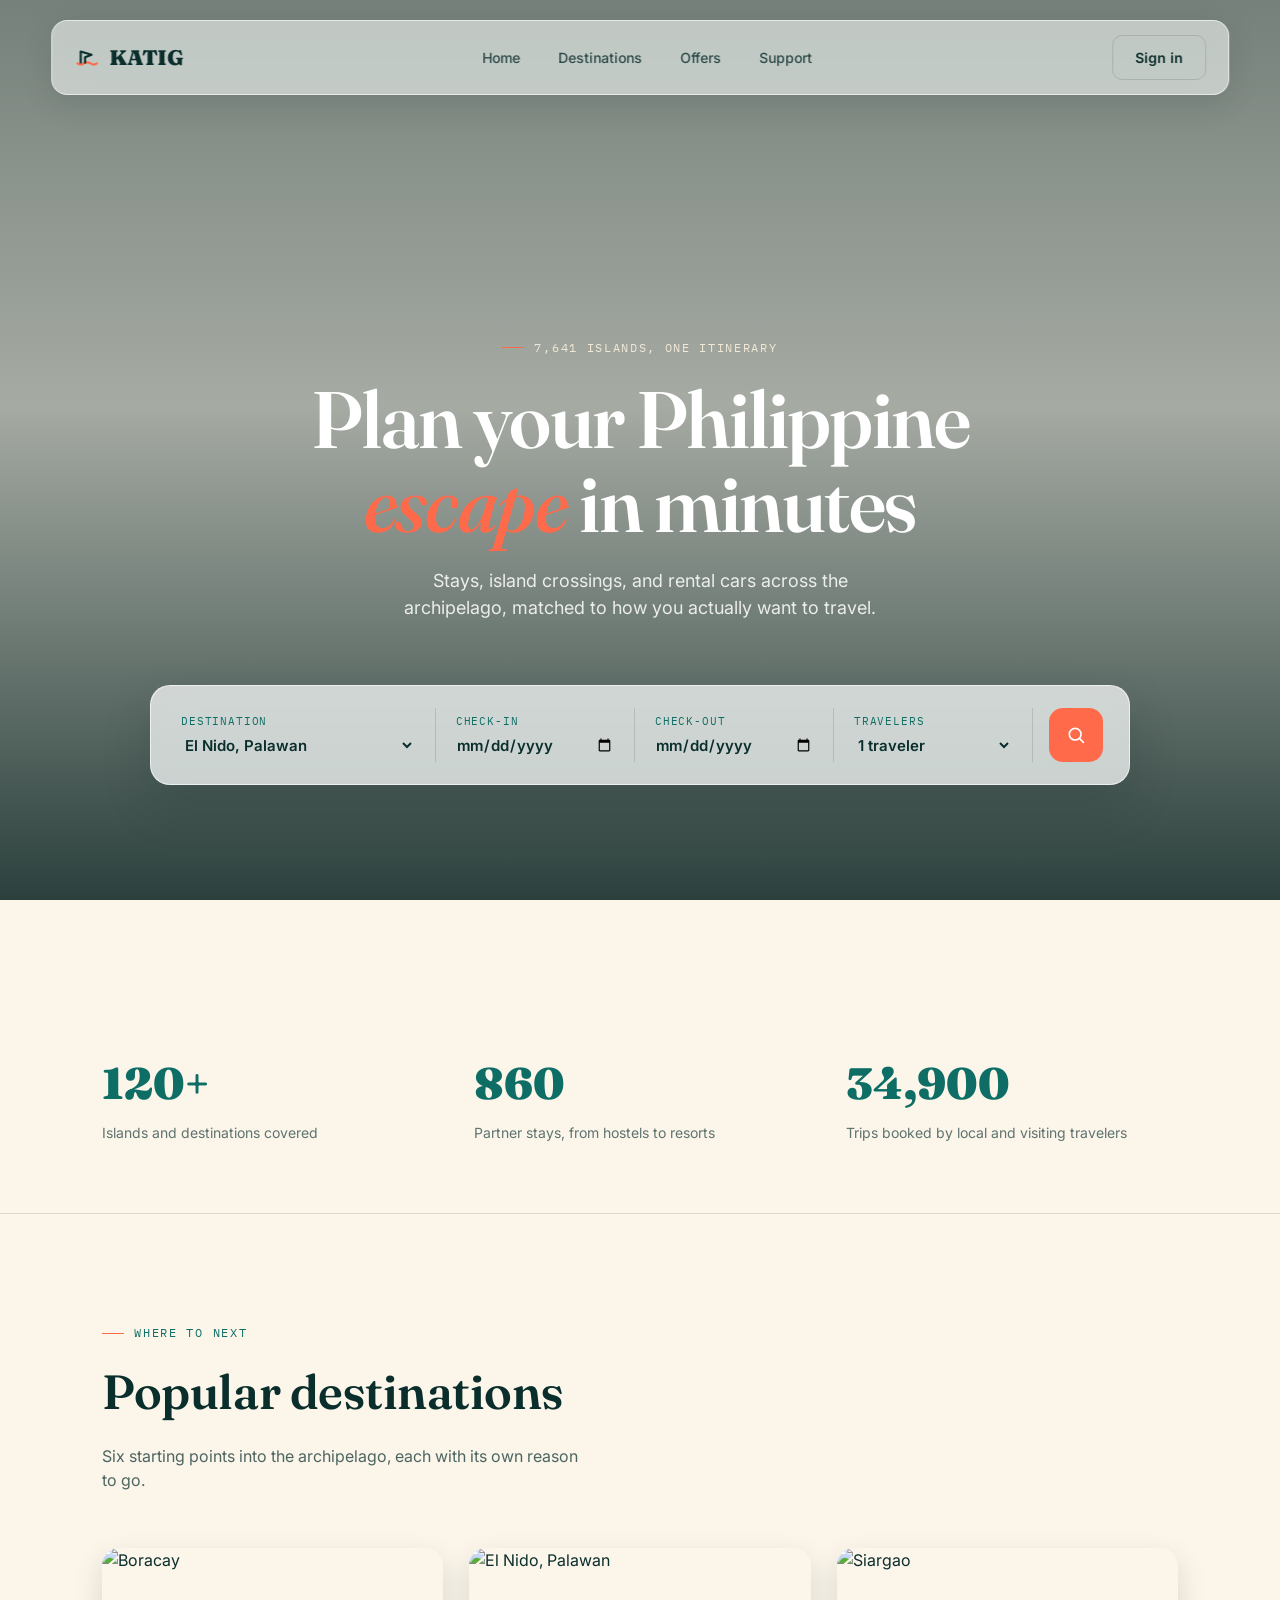
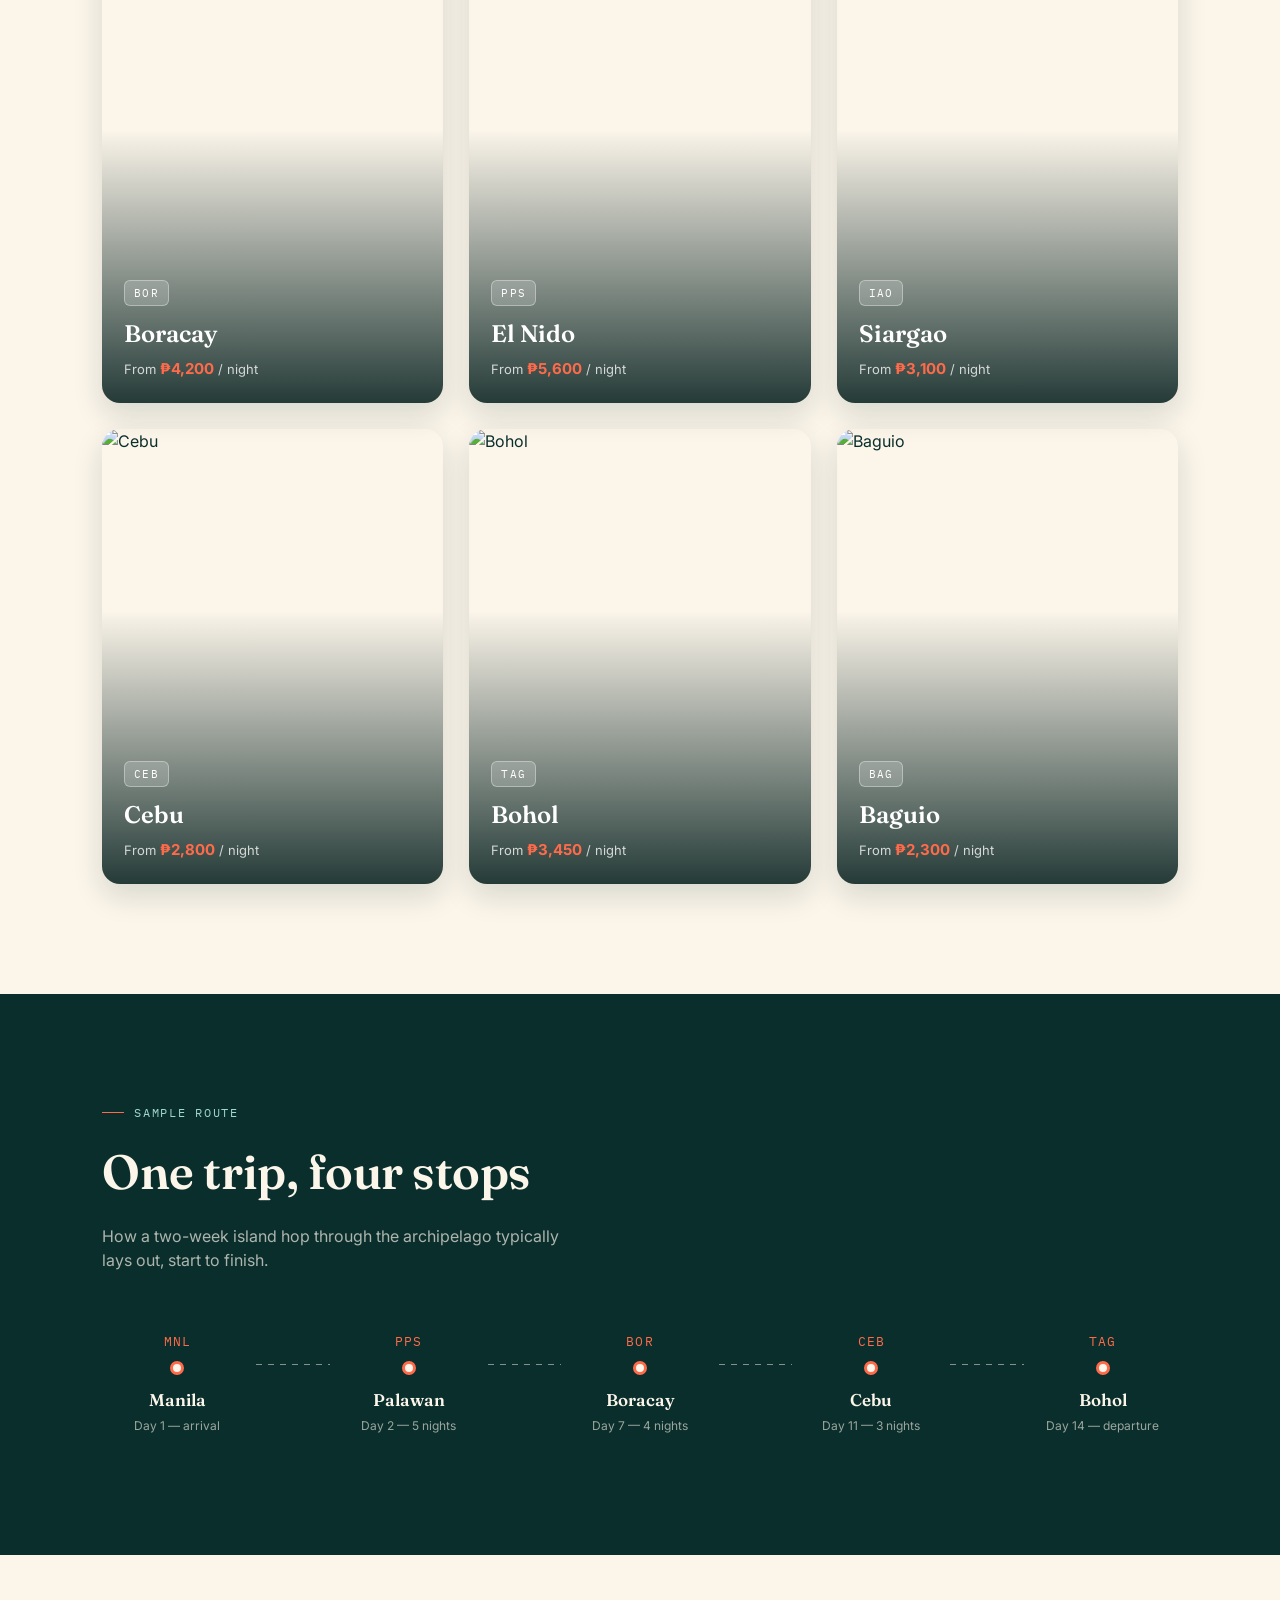
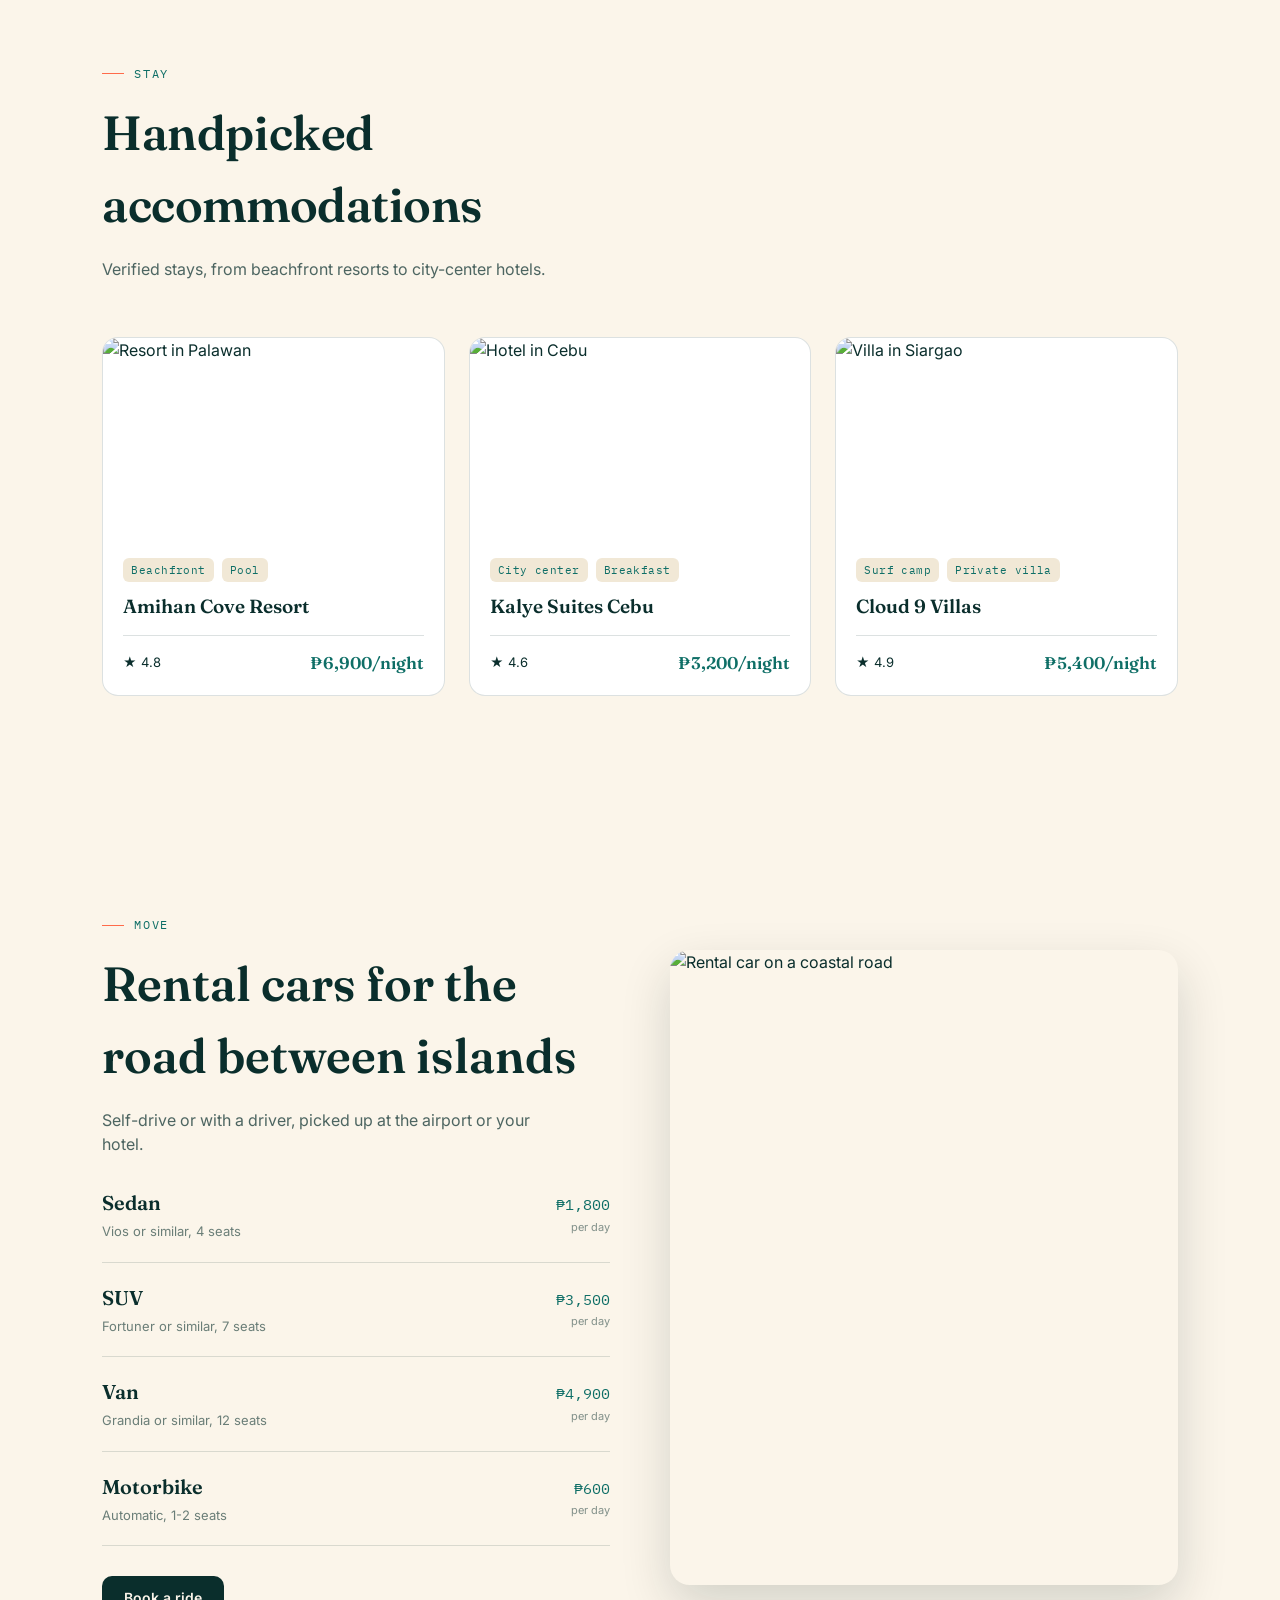
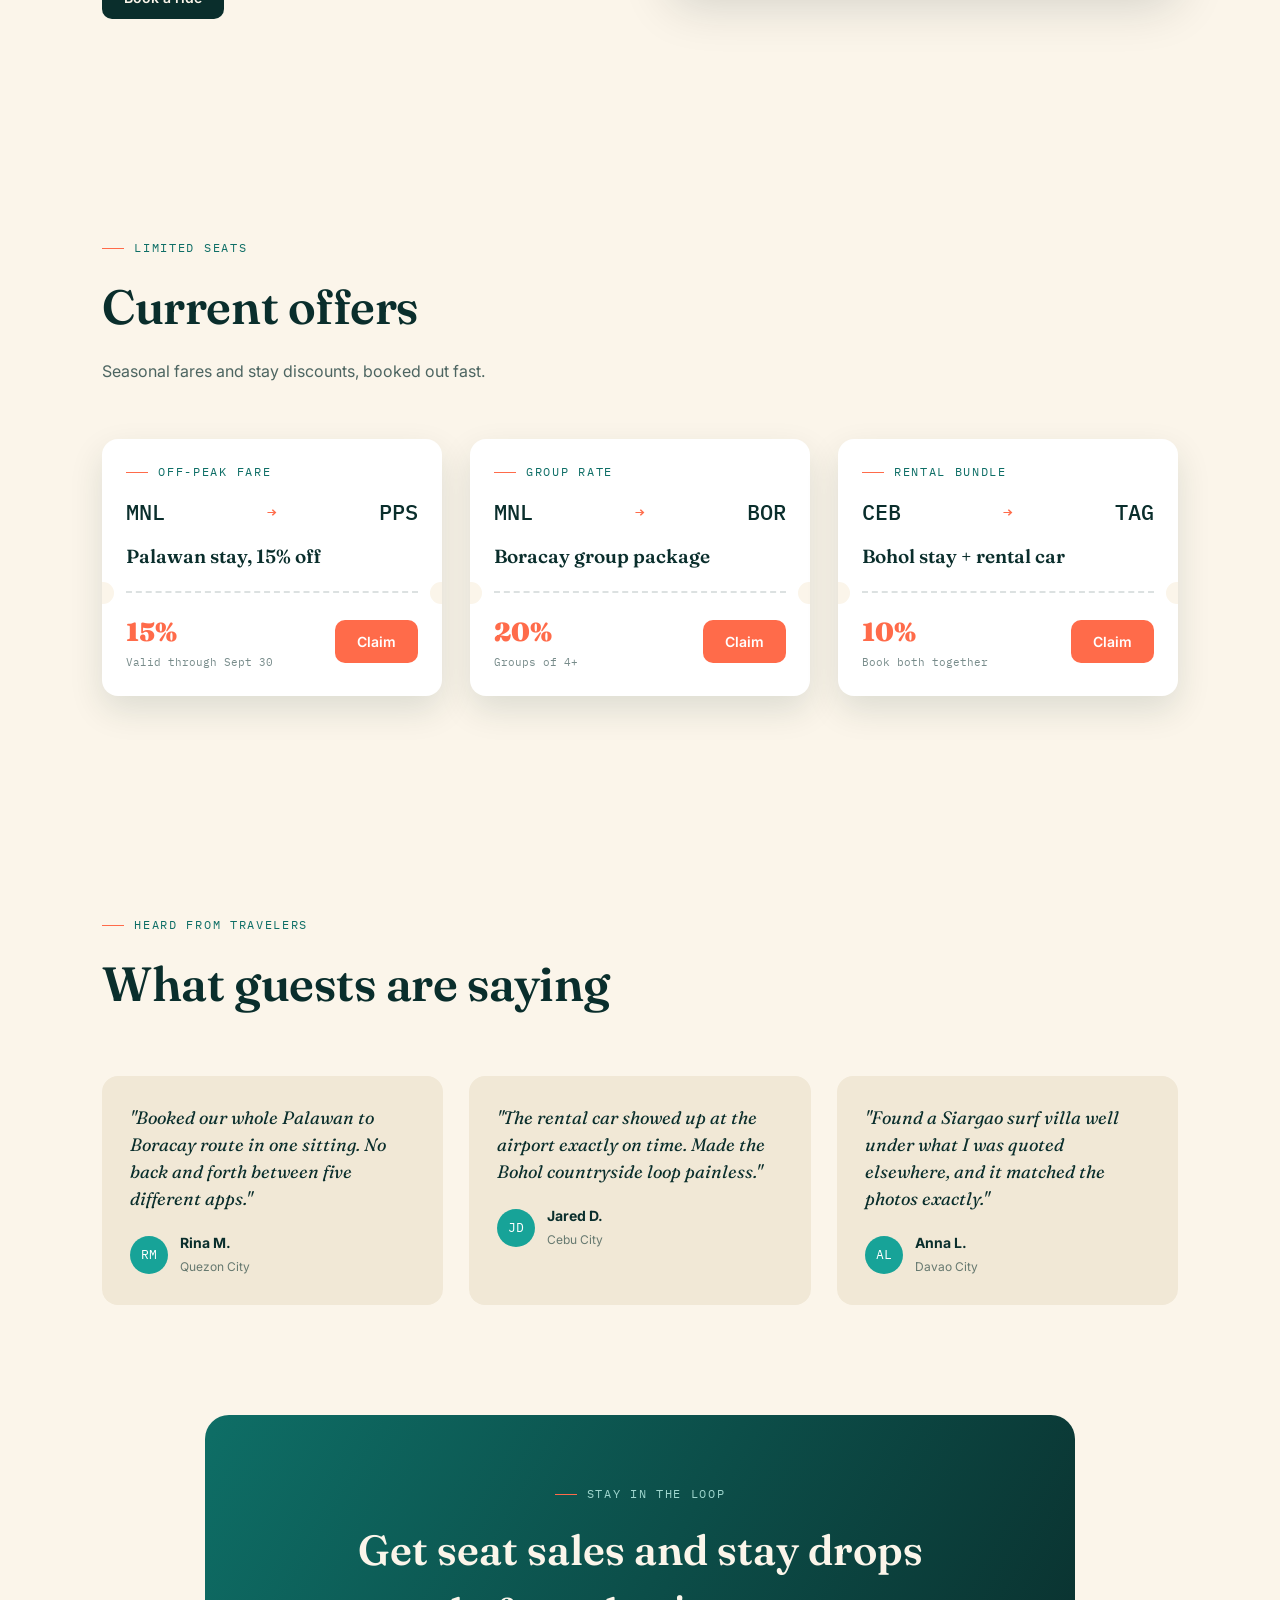
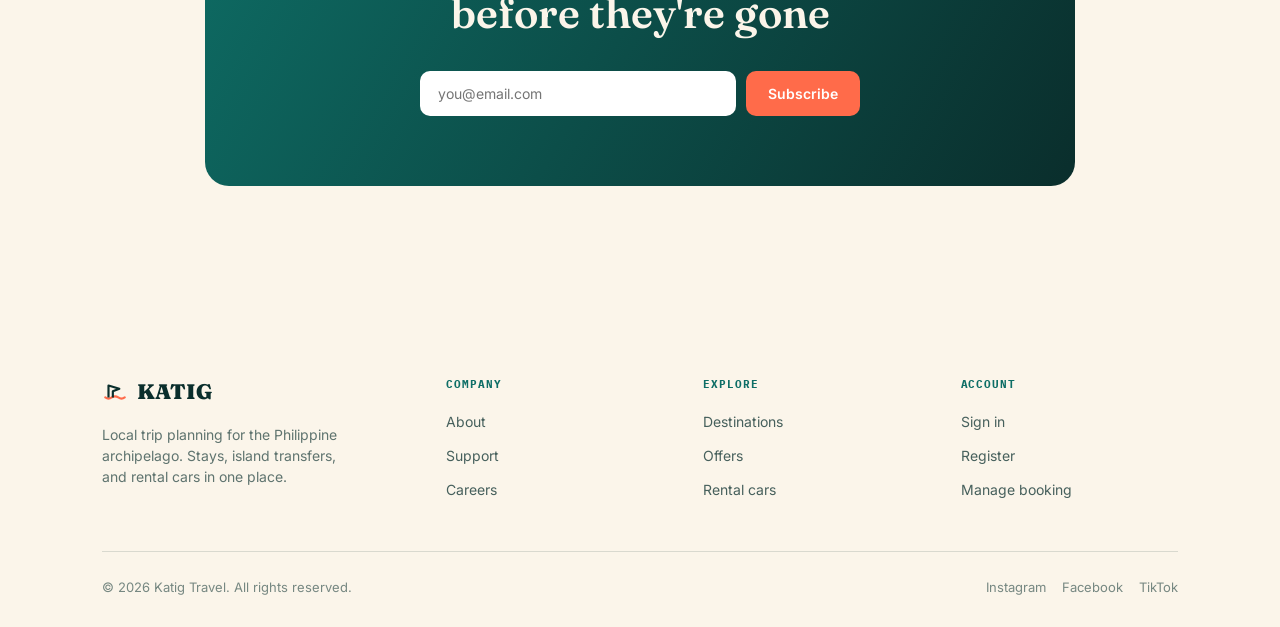
==== index.html @ 6030633c "Add initial HTML, CSS, and JavaScript files for the Katig travel website" ====
<!DOCTYPE html>
<html lang="en">
<head>
    <meta charset="UTF-8">
    <meta name="viewport" content="width=device-width, initial-scale=1.0">
    <title>Katig — Island Travel, Philippines</title>
    <link rel="preconnect" href="https://fonts.googleapis.com">
    <link rel="preconnect" href="https://fonts.gstatic.com" crossorigin>
    <link href="https://fonts.googleapis.com/css2?family=Fraunces:ital,wght@0,400;0,600;0,900;1,500&family=Inter:wght@400;500;600;700&family=IBM+Plex+Mono:wght@400;500&display=swap" rel="stylesheet">
    <link rel="stylesheet" href="style.css">
</head>
<body>

<nav class="navbar">
  <a href="#" class="logo">
    <svg viewBox="0 0 24 24" fill="none"><path d="M3 17c2 1.4 4 1.4 6 0s4-1.4 6 0 4 1.4 6 0" stroke="#FF6B4A" stroke-width="2" stroke-linecap="round"/><path d="M6 17V6l10 3-6 2.4V17" stroke="#0A2E2C" stroke-width="2" stroke-linejoin="round"/></svg>
    KATIG
  </a>
  <ul class="nav-links">
    <li><a href="#home">Home</a></li>
    <li><a href="#destinations">Destinations</a></li>
    <li><a href="#offers">Offers</a></li>
    <li><a href="#support">Support</a></li>
  </ul>
  <div class="nav-cta">
    <a href="#signin" class="btn btn-ghost">Sign in</a>
    <button class="nav-toggle" aria-label="Open menu"><span></span><span></span><span></span></button>
  </div>
</nav>

<header class="hero" id="home">
  <div class="hero-bg"></div>
  <div class="hero-content">
    <div class="eyebrow">7,641 islands, one itinerary</div>
    <h1>Plan your Philippine <em>escape</em> in minutes</h1>
    <p>Stays, island crossings, and rental cars across the archipelago, matched to how you actually want to travel.</p>
  </div>
  <div class="search-card">
    <div class="search-field">
      <label>Destination</label>
      <select>
        <option>El Nido, Palawan</option>
        <option>Boracay, Aklan</option>
        <option>Siargao, Surigao</option>
        <option>Cebu City</option>
        <option>Panglao, Bohol</option>
        <option>Baguio City</option>
      </select>
    </div>
    <div class="search-field">
      <label>Check-in</label>
      <input type="date">
    </div>
    <div class="search-field">
      <label>Check-out</label>
      <input type="date">
    </div>
    <div class="search-field">
      <label>Travelers</label>
      <select>
        <option>1 traveler</option>
        <option>2 travelers</option>
        <option>3 travelers</option>
        <option>4+ travelers</option>
      </select>
    </div>
    <div class="search-submit">
      <button aria-label="Search">
        <svg width="20" height="20" viewBox="0 0 24 24" fill="none"><circle cx="11" cy="11" r="7" stroke="white" stroke-width="2"/><path d="M21 21l-4-4" stroke="white" stroke-width="2" stroke-linecap="round"/></svg>
      </button>
    </div>
  </div>
</header>

<section class="stats-strip">
  <div class="stat"><h3>120+</h3><p>Islands and destinations covered</p></div>
  <div class="stat"><h3>860</h3><p>Partner stays, from hostels to resorts</p></div>
  <div class="stat"><h3>34,900</h3><p>Trips booked by local and visiting travelers</p></div>
</section>

<section class="section" id="destinations">
  <div class="section-head">
    <div class="eyebrow">Where to next</div>
    <h2>Popular destinations</h2>
    <p>Six starting points into the archipelago, each with its own reason to go.</p>
  </div>
  <div class="dest-grid">
    <div class="dest-card">
      <img src="https://picsum.photos/seed/boracay/600/800" alt="Boracay">
      <div class="dest-card-overlay">
        <span class="dest-code">BOR</span>
        <h3>Boracay</h3>
        <p class="from">From <strong>₱4,200</strong> / night</p>
      </div>
    </div>
    <div class="dest-card">
      <img src="https://picsum.photos/seed/elnido/600/800" alt="El Nido, Palawan">
      <div class="dest-card-overlay">
        <span class="dest-code">PPS</span>
        <h3>El Nido</h3>
        <p class="from">From <strong>₱5,600</strong> / night</p>
      </div>
    </div>
    <div class="dest-card">
      <img src="https://picsum.photos/seed/siargao/600/800" alt="Siargao">
      <div class="dest-card-overlay">
        <span class="dest-code">IAO</span>
        <h3>Siargao</h3>
        <p class="from">From <strong>₱3,100</strong> / night</p>
      </div>
    </div>
    <div class="dest-card">
      <img src="https://picsum.photos/seed/cebu/600/800" alt="Cebu">
      <div class="dest-card-overlay">
        <span class="dest-code">CEB</span>
        <h3>Cebu</h3>
        <p class="from">From <strong>₱2,800</strong> / night</p>
      </div>
    </div>
    <div class="dest-card">
      <img src="https://picsum.photos/seed/bohol/600/800" alt="Bohol">
      <div class="dest-card-overlay">
        <span class="dest-code">TAG</span>
        <h3>Bohol</h3>
        <p class="from">From <strong>₱3,450</strong> / night</p>
      </div>
    </div>
    <div class="dest-card">
      <img src="https://picsum.photos/seed/baguio/600/800" alt="Baguio">
      <div class="dest-card-overlay">
        <span class="dest-code">BAG</span>
        <h3>Baguio</h3>
        <p class="from">From <strong>₱2,300</strong> / night</p>
      </div>
    </div>
  </div>
</section>

<section class="section route-section">
  <div class="section-head">
    <div class="eyebrow">Sample route</div>
    <h2>One trip, four stops</h2>
    <p>How a two-week island hop through the archipelago typically lays out, start to finish.</p>
  </div>
  <div class="route-strip">
    <div class="route-stop">
      <span class="code">MNL</span>
      <div class="route-dot"></div>
      <h4>Manila</h4>
      <span>Day 1 — arrival</span>
    </div>
    <div class="route-line"></div>
    <div class="route-stop">
      <span class="code">PPS</span>
      <div class="route-dot"></div>
      <h4>Palawan</h4>
      <span>Day 2 — 5 nights</span>
    </div>
    <div class="route-line"></div>
    <div class="route-stop">
      <span class="code">BOR</span>
      <div class="route-dot"></div>
      <h4>Boracay</h4>
      <span>Day 7 — 4 nights</span>
    </div>
    <div class="route-line"></div>
    <div class="route-stop">
      <span class="code">CEB</span>
      <div class="route-dot"></div>
      <h4>Cebu</h4>
      <span>Day 11 — 3 nights</span>
    </div>
    <div class="route-line"></div>
    <div class="route-stop">
      <span class="code">TAG</span>
      <div class="route-dot"></div>
      <h4>Bohol</h4>
      <span>Day 14 — departure</span>
    </div>
  </div>
</section>

<section class="section">
  <div class="section-head">
    <div class="eyebrow">Stay</div>
    <h2>Handpicked accommodations</h2>
    <p>Verified stays, from beachfront resorts to city-center hotels.</p>
  </div>
  <div class="stay-grid">
    <div class="stay-card">
      <img src="https://picsum.photos/seed/resort1/500/400" alt="Resort in Palawan">
      <div class="stay-body">
        <div class="stay-tags"><span class="tag">Beachfront</span><span class="tag">Pool</span></div>
        <h4>Amihan Cove Resort</h4>
        <div class="stay-meta">
          <span class="rating">★ 4.8</span>
          <span class="price">₱6,900/night</span>
        </div>
      </div>
    </div>
    <div class="stay-card">
      <img src="https://picsum.photos/seed/resort2/500/400" alt="Hotel in Cebu">
      <div class="stay-body">
        <div class="stay-tags"><span class="tag">City center</span><span class="tag">Breakfast</span></div>
        <h4>Kalye Suites Cebu</h4>
        <div class="stay-meta">
          <span class="rating">★ 4.6</span>
          <span class="price">₱3,200/night</span>
        </div>
      </div>
    </div>
    <div class="stay-card">
      <img src="https://picsum.photos/seed/resort3/500/400" alt="Villa in Siargao">
      <div class="stay-body">
        <div class="stay-tags"><span class="tag">Surf camp</span><span class="tag">Private villa</span></div>
        <h4>Cloud 9 Villas</h4>
        <div class="stay-meta">
          <span class="rating">★ 4.9</span>
          <span class="price">₱5,400/night</span>
        </div>
      </div>
    </div>
  </div>
</section>

<section class="section">
  <div class="split">
    <div>
      <div class="eyebrow">Move</div>
      <h2 style="font-family:'Fraunces',serif;font-weight:600;font-size:clamp(32px,4vw,48px);margin-top:14px;">Rental cars for the road between islands</h2>
      <p style="margin-top:16px;color:rgba(10,46,44,0.72);max-width:440px;">Self-drive or with a driver, picked up at the airport or your hotel.</p>
      <div class="fleet-list" style="margin-top:32px;">
        <div class="fleet-item">
          <div class="fleet-name">Sedan<span>Vios or similar, 4 seats</span></div>
          <div class="fleet-price">₱1,800<span>per day</span></div>
        </div>
        <div class="fleet-item">
          <div class="fleet-name">SUV<span>Fortuner or similar, 7 seats</span></div>
          <div class="fleet-price">₱3,500<span>per day</span></div>
        </div>
        <div class="fleet-item">
          <div class="fleet-name">Van<span>Grandia or similar, 12 seats</span></div>
          <div class="fleet-price">₱4,900<span>per day</span></div>
        </div>
        <div class="fleet-item">
          <div class="fleet-name">Motorbike<span>Automatic, 1-2 seats</span></div>
          <div class="fleet-price">₱600<span>per day</span></div>
        </div>
      </div>
      <a href="#" class="btn btn-primary" style="margin-top:30px;">Book a ride</a>
    </div>
    <img src="https://picsum.photos/seed/rentalcar/700/850" alt="Rental car on a coastal road">
  </div>
</section>

<section class="section" id="offers">
  <div class="section-head">
    <div class="eyebrow">Limited seats</div>
    <h2>Current offers</h2>
    <p>Seasonal fares and stay discounts, booked out fast.</p>
  </div>
  <div class="offers-grid">
    <div class="ticket">
      <div class="ticket-top">
        <div class="eyebrow">Off-peak fare</div>
        <div class="ticket-route">MNL <span class="arrow">→</span> PPS</div>
        <h4>Palawan stay, 15% off</h4>
      </div>
      <div class="ticket-perf"></div>
      <div class="ticket-bottom">
        <div class="ticket-discount">15%<span>Valid through Sept 30</span></div>
        <a href="#" class="btn btn-coral">Claim</a>
      </div>
    </div>
    <div class="ticket">
      <div class="ticket-top">
        <div class="eyebrow">Group rate</div>
        <div class="ticket-route">MNL <span class="arrow">→</span> BOR</div>
        <h4>Boracay group package</h4>
      </div>
      <div class="ticket-perf"></div>
      <div class="ticket-bottom">
        <div class="ticket-discount">20%<span>Groups of 4+</span></div>
        <a href="#" class="btn btn-coral">Claim</a>
      </div>
    </div>
    <div class="ticket">
      <div class="ticket-top">
        <div class="eyebrow">Rental bundle</div>
        <div class="ticket-route">CEB <span class="arrow">→</span> TAG</div>
        <h4>Bohol stay + rental car</h4>
      </div>
      <div class="ticket-perf"></div>
      <div class="ticket-bottom">
        <div class="ticket-discount">10%<span>Book both together</span></div>
        <a href="#" class="btn btn-coral">Claim</a>
      </div>
    </div>
  </div>
</section>

<section class="section">
  <div class="section-head">
    <div class="eyebrow">Heard from travelers</div>
    <h2>What guests are saying</h2>
  </div>
  <div class="testimonial-grid">
    <div class="testimonial">
      <p>"Booked our whole Palawan to Boracay route in one sitting. No back and forth between five different apps."</p>
      <div class="testimonial-author">
        <div class="avatar">RM</div>
        <div><strong>Rina M.</strong><span>Quezon City</span></div>
      </div>
    </div>
    <div class="testimonial">
      <p>"The rental car showed up at the airport exactly on time. Made the Bohol countryside loop painless."</p>
      <div class="testimonial-author">
        <div class="avatar">JD</div>
        <div><strong>Jared D.</strong><span>Cebu City</span></div>
      </div>
    </div>
    <div class="testimonial">
      <p>"Found a Siargao surf villa well under what I was quoted elsewhere, and it matched the photos exactly."</p>
      <div class="testimonial-author">
        <div class="avatar">AL</div>
        <div><strong>Anna L.</strong><span>Davao City</span></div>
      </div>
    </div>
  </div>
</section>

<section class="section" id="support" style="padding-top:0;">
  <div class="newsletter">
    <div class="eyebrow">Stay in the loop</div>
    <h2>Get seat sales and stay drops before they're gone</h2>
    <form class="newsletter-form">
      <input type="email" placeholder="you@email.com" required>
      <button class="btn btn-coral" type="submit">Subscribe</button>
    </form>
  </div>
</section>

<footer>
  <div class="footer-top">
    <div class="footer-brand">
      <a href="#" class="logo">
        <svg viewBox="0 0 24 24" fill="none"><path d="M3 17c2 1.4 4 1.4 6 0s4-1.4 6 0 4 1.4 6 0" stroke="#FF6B4A" stroke-width="2" stroke-linecap="round"/><path d="M6 17V6l10 3-6 2.4V17" stroke="#0A2E2C" stroke-width="2" stroke-linejoin="round"/></svg>
        KATIG
      </a>
      <p>Local trip planning for the Philippine archipelago. Stays, island transfers, and rental cars in one place.</p>
    </div>
    <div class="footer-col">
      <h5>Company</h5>
      <ul>
        <li><a href="#">About</a></li>
        <li><a href="#">Support</a></li>
        <li><a href="#">Careers</a></li>
      </ul>
    </div>
    <div class="footer-col">
      <h5>Explore</h5>
      <ul>
        <li><a href="#">Destinations</a></li>
        <li><a href="#">Offers</a></li>
        <li><a href="#">Rental cars</a></li>
      </ul>
    </div>
    <div class="footer-col">
      <h5>Account</h5>
      <ul>
        <li><a href="#">Sign in</a></li>
        <li><a href="#">Register</a></li>
        <li><a href="#">Manage booking</a></li>
      </ul>
    </div>
  </div>
  <div class="footer-bottom">
    <span>© 2026 Katig Travel. All rights reserved.</span>
    <div class="socials">
      <a href="#">Instagram</a>
      <a href="#">Facebook</a>
      <a href="#">TikTok</a>
    </div>
  </div>
</footer>

<script src="script.js"></script>
</body>
</html>
---- style.css ----
:root{
  --ink:#0A2E2C;
  --midnight:#07211F;
  --lagoon:#17A398;
  --lagoon-deep:#0E6E66;
  --coral:#FF6B4A;
  --sand:#FBF5EA;
  --sand-dim:#F1E8D6;
  --paper:#FFFFFF;
  --line:rgba(10,46,44,0.14);
  --shadow:0 20px 50px rgba(7,33,31,0.16);
}
*{margin:0;padding:0;box-sizing:border-box;}
html{scroll-behavior:smooth;}
body{
  font-family:'Inter',sans-serif;
  background:var(--sand);
  color:var(--ink);
  line-height:1.5;
  -webkit-font-smoothing:antialiased;
}
img{display:block;max-width:100%;}
a{color:inherit;text-decoration:none;}
button{font-family:inherit;cursor:pointer;border:none;background:none;}
input,select{font-family:inherit;}
.eyebrow{
  font-family:'IBM Plex Mono',monospace;
  font-size:12px;
  letter-spacing:0.14em;
  text-transform:uppercase;
  color:var(--lagoon-deep);
  display:flex;
  align-items:center;
  gap:10px;
}
.eyebrow::before{
  content:"";
  width:22px;
  height:1px;
  background:var(--coral);
  display:inline-block;
}
.section{
  padding:110px 8vw;
}
.section-head{
  max-width:640px;
  margin-bottom:56px;
}
.section-head h2{
  font-family:'Fraunces',serif;
  font-weight:600;
  font-size:clamp(32px,4vw,48px);
  margin-top:14px;
  letter-spacing:-0.01em;
}
.section-head p{
  margin-top:16px;
  color:rgba(10,46,44,0.72);
  font-size:16px;
  max-width:480px;
}

.navbar{
  position:fixed;
  top:20px;
  left:50%;
  transform:translateX(-50%);
  width:min(1180px,92vw);
  z-index:100;
  display:flex;
  align-items:center;
  justify-content:space-between;
  padding:14px 22px;
  border-radius:16px;
  background:rgba(255,255,255,0.55);
  backdrop-filter:blur(18px) saturate(160%);
  -webkit-backdrop-filter:blur(18px) saturate(160%);
  border:1px solid rgba(255,255,255,0.6);
  box-shadow:0 8px 32px rgba(7,33,31,0.12);
  transition:background 0.3s ease;
}
.logo{
  display:flex;
  align-items:center;
  gap:9px;
  font-family:'Fraunces',serif;
  font-weight:900;
  font-size:21px;
  letter-spacing:-0.01em;
  color:var(--ink);
}
.logo svg{width:26px;height:26px;}
.nav-links{
  display:flex;
  gap:34px;
  list-style:none;
  font-size:14px;
  font-weight:500;
}
.nav-links a{
  position:relative;
  padding:6px 2px;
  color:var(--ink);
  opacity:0.82;
  transition:opacity 0.2s ease;
}
.nav-links a:hover{opacity:1;}
.nav-links a::after{
  content:"";
  position:absolute;
  left:0;bottom:0;
  width:0;
  height:2px;
  background:var(--coral);
  transition:width 0.25s ease;
}
.nav-links a:hover::after{width:100%;}
.nav-cta{
  display:flex;
  align-items:center;
  gap:14px;
}
.btn{
  display:inline-flex;
  align-items:center;
  justify-content:center;
  gap:8px;
  padding:11px 22px;
  border-radius:10px;
  font-size:14px;
  font-weight:600;
  transition:transform 0.2s ease, box-shadow 0.2s ease, background 0.2s ease;
}
.btn-primary{
  background:var(--ink);
  color:var(--sand);
}
.btn-primary:hover{transform:translateY(-2px);box-shadow:0 10px 24px rgba(10,46,44,0.28);}
.btn-coral{
  background:var(--coral);
  color:#fff;
}
.btn-coral:hover{transform:translateY(-2px);box-shadow:0 10px 24px rgba(255,107,74,0.38);}
.btn-ghost{
  border:1px solid var(--line);
  color:var(--ink);
}
.btn-ghost:hover{background:rgba(10,46,44,0.05);}
.nav-toggle{
  display:none;
  flex-direction:column;
  gap:5px;
  padding:6px;
}
.nav-toggle span{
  width:22px;height:2px;background:var(--ink);
}

.hero{
  position:relative;
  min-height:100vh;
  display:flex;
  flex-direction:column;
  align-items:center;
  justify-content:center;
  padding:160px 6vw 0;
  overflow:hidden;
}
.hero-bg{
  position:absolute;
  inset:0;
  background:url('https://picsum.photos/seed/katig-hero/1800/1200') center/cover no-repeat;
}
.hero-bg::after{
  content:"";
  position:absolute;
  inset:0;
  background:linear-gradient(180deg, rgba(7,33,31,0.55) 0%, rgba(7,33,31,0.35) 45%, rgba(7,33,31,0.85) 100%);
}
.hero-content{
  position:relative;
  z-index:2;
  text-align:center;
  max-width:840px;
  color:#fff;
}
.hero-content .eyebrow{
  justify-content:center;
  color:#F1E8D6;
}
.hero-content .eyebrow::before{background:var(--coral);}
.hero-content h1{
  font-family:'Fraunces',serif;
  font-weight:600;
  font-size:clamp(40px,6.4vw,80px);
  line-height:1.05;
  letter-spacing:-0.02em;
  margin:20px 0 22px;
}
.hero-content h1 em{
  font-style:italic;
  font-weight:500;
  color:var(--coral);
}
.hero-content p{
  font-size:18px;
  color:rgba(255,255,255,0.86);
  max-width:520px;
  margin:0 auto;
}
.hero-actions{
  margin-top:34px;
  display:flex;
  gap:14px;
}

.search-card{
  position:relative;
  z-index:2;
  margin-top:64px;
  margin-bottom:-64px;
  width:min(980px,90vw);
  background:rgba(255,255,255,0.72);
  backdrop-filter:blur(20px) saturate(160%);
  -webkit-backdrop-filter:blur(20px) saturate(160%);
  border:1px solid rgba(255,255,255,0.65);
  border-radius:20px;
  box-shadow:var(--shadow);
  padding:22px 26px;
  display:grid;
  grid-template-columns:1.3fr 1fr 1fr 1fr auto;
  gap:0;
}
.search-field{
  padding:6px 20px;
  border-right:1px solid rgba(10,46,44,0.14);
  display:flex;
  flex-direction:column;
  gap:6px;
}
.search-field:first-child{padding-left:4px;}
.search-field:last-of-type{border-right:none;}
.search-field label{
  font-family:'IBM Plex Mono',monospace;
  font-size:10.5px;
  letter-spacing:0.08em;
  text-transform:uppercase;
  color:var(--lagoon-deep);
}
.search-field select,.search-field input{
  border:none;
  background:transparent;
  font-size:15px;
  font-weight:600;
  color:var(--ink);
  outline:none;
}
.search-submit{
  display:flex;
  align-items:center;
  justify-content:center;
  padding-left:16px;
}
.search-submit button{
  width:54px;height:54px;
  border-radius:14px;
  background:var(--coral);
  color:#fff;
  display:flex;align-items:center;justify-content:center;
  transition:transform 0.2s ease;
}
.search-submit button:hover{transform:scale(1.06);}

.stats-strip{
  padding:150px 8vw 70px;
  display:grid;
  grid-template-columns:repeat(3,1fr);
  gap:40px;
  border-bottom:1px solid var(--line);
}
.stat h3{
  font-family:'Fraunces',serif;
  font-weight:900;
  font-size:44px;
  color:var(--lagoon-deep);
}
.stat p{
  margin-top:6px;
  font-size:14px;
  color:rgba(10,46,44,0.65);
}

.dest-grid{
  display:grid;
  grid-template-columns:repeat(3,1fr);
  gap:26px;
}
.dest-card{
  position:relative;
  border-radius:18px;
  overflow:hidden;
  aspect-ratio:3/4;
  box-shadow:0 12px 30px rgba(10,46,44,0.14);
  transition:transform 0.35s ease;
}
.dest-card:hover{transform:translateY(-6px);}
.dest-card img{
  width:100%;height:100%;object-fit:cover;
  transition:transform 0.5s ease;
}
.dest-card:hover img{transform:scale(1.08);}
.dest-card-overlay{
  position:absolute;inset:0;
  background:linear-gradient(180deg, transparent 40%, rgba(7,33,31,0.88) 100%);
  display:flex;
  flex-direction:column;
  justify-content:flex-end;
  padding:22px;
  color:#fff;
}
.dest-code{
  align-self:flex-start;
  font-family:'IBM Plex Mono',monospace;
  font-size:11px;
  letter-spacing:0.1em;
  background:rgba(255,255,255,0.18);
  border:1px solid rgba(255,255,255,0.35);
  padding:4px 9px;
  border-radius:6px;
  margin-bottom:10px;
}
.dest-card-overlay h3{
  font-family:'Fraunces',serif;
  font-weight:600;
  font-size:24px;
}
.dest-card-overlay .from{
  margin-top:6px;
  font-size:13px;
  color:rgba(255,255,255,0.78);
}
.dest-card-overlay .from strong{color:var(--coral);font-size:15px;}

.route-section{
  background:var(--ink);
  color:var(--sand);
}
.route-section .eyebrow{color:#9FD6CE;}
.route-section .eyebrow::before{background:var(--coral);}
.route-section .section-head h2{color:var(--sand);}
.route-section .section-head p{color:rgba(251,245,234,0.68);}
.route-strip{
  display:flex;
  align-items:center;
  overflow-x:auto;
  padding-bottom:10px;
  gap:0;
}
.route-stop{
  flex:0 0 auto;
  display:flex;
  flex-direction:column;
  align-items:center;
  text-align:center;
  width:150px;
}
.route-stop .code{
  font-family:'IBM Plex Mono',monospace;
  font-size:13px;
  letter-spacing:0.08em;
  color:var(--coral);
  margin-bottom:10px;
}
.route-dot{
  width:14px;height:14px;
  border-radius:50%;
  background:var(--sand);
  border:3px solid var(--coral);
}
.route-stop h4{
  font-family:'Fraunces',serif;
  font-size:17px;
  font-weight:600;
  margin-top:12px;
}
.route-stop span{
  font-size:12px;
  color:rgba(251,245,234,0.6);
  margin-top:4px;
}
.route-line{
  flex:1 1 auto;
  height:1px;
  min-width:40px;
  background-image:linear-gradient(90deg, rgba(251,245,234,0.5) 50%, transparent 50%);
  background-size:12px 1px;
  margin:0 4px;
  align-self:center;
  margin-bottom:34px;
}

.split{
  display:grid;
  grid-template-columns:1fr 1fr;
  gap:60px;
  align-items:center;
}
.split img{
  border-radius:20px;
  aspect-ratio:4/5;
  object-fit:cover;
  box-shadow:var(--shadow);
}
.stay-grid{
  display:grid;
  grid-template-columns:repeat(3,1fr);
  gap:24px;
}
.stay-card{
  background:var(--paper);
  border-radius:16px;
  overflow:hidden;
  border:1px solid var(--line);
  transition:transform 0.3s ease, box-shadow 0.3s ease;
}
.stay-card:hover{transform:translateY(-4px);box-shadow:var(--shadow);}
.stay-card img{width:100%;height:200px;object-fit:cover;}
.stay-body{padding:20px;}
.stay-tags{display:flex;gap:8px;margin-bottom:10px;}
.tag{
  font-size:11px;
  font-family:'IBM Plex Mono',monospace;
  background:var(--sand-dim);
  color:var(--lagoon-deep);
  padding:4px 8px;
  border-radius:6px;
  letter-spacing:0.04em;
}
.stay-body h4{
  font-family:'Fraunces',serif;
  font-weight:600;
  font-size:19px;
}
.stay-meta{
  display:flex;
  justify-content:space-between;
  align-items:center;
  margin-top:14px;
  padding-top:14px;
  border-top:1px solid var(--line);
}
.rating{
  font-size:13px;
  color:var(--ink);
  display:flex;
  align-items:center;
  gap:5px;
}
.price{
  font-family:'Fraunces',serif;
  font-weight:600;
  font-size:17px;
  color:var(--lagoon-deep);
}

.fleet-list{display:flex;flex-direction:column;gap:0;}
.fleet-item{
  display:flex;
  justify-content:space-between;
  align-items:center;
  padding:20px 0;
  border-bottom:1px solid var(--line);
}
.fleet-item:first-child{padding-top:0;}
.fleet-name{
  font-family:'Fraunces',serif;
  font-weight:600;
  font-size:20px;
}
.fleet-name span{
  display:block;
  font-family:'Inter',sans-serif;
  font-weight:400;
  font-size:13px;
  color:rgba(10,46,44,0.6);
  margin-top:4px;
}
.fleet-price{
  text-align:right;
  font-family:'IBM Plex Mono',monospace;
  color:var(--lagoon-deep);
  font-size:15px;
}
.fleet-price span{
  display:block;
  font-family:'Inter',sans-serif;
  font-size:11px;
  color:rgba(10,46,44,0.5);
  margin-top:2px;
}

.offers-grid{
  display:grid;
  grid-template-columns:repeat(3,1fr);
  gap:28px;
}
.ticket{
  background:var(--paper);
  border-radius:16px;
  box-shadow:0 14px 34px rgba(10,46,44,0.12);
  overflow:hidden;
  position:relative;
}
.ticket-top{
  padding:24px 24px 20px;
}
.ticket-top .eyebrow{margin-bottom:14px;}
.ticket-route{
  display:flex;
  align-items:center;
  justify-content:space-between;
  font-family:'IBM Plex Mono',monospace;
  font-size:22px;
  font-weight:500;
  color:var(--ink);
}
.ticket-route .arrow{color:var(--coral);font-size:16px;}
.ticket-top h4{
  margin-top:14px;
  font-family:'Fraunces',serif;
  font-weight:600;
  font-size:19px;
}
.ticket-perf{
  position:relative;
  height:0;
  border-top:2px dashed var(--line);
  margin:0 24px;
}
.ticket-perf::before,.ticket-perf::after{
  content:"";
  position:absolute;
  top:-11px;
  width:22px;height:22px;
  background:var(--sand);
  border-radius:50%;
}
.ticket-perf::before{left:-34px;}
.ticket-perf::after{right:-34px;}
.ticket-bottom{
  padding:20px 24px 26px;
  display:flex;
  justify-content:space-between;
  align-items:center;
}
.ticket-discount{
  font-family:'Fraunces',serif;
  font-weight:900;
  font-size:26px;
  color:var(--coral);
}
.ticket-discount span{
  display:block;
  font-family:'IBM Plex Mono',monospace;
  font-weight:400;
  font-size:11px;
  color:rgba(10,46,44,0.55);
  margin-top:2px;
}

.testimonial-grid{
  display:grid;
  grid-template-columns:repeat(3,1fr);
  gap:26px;
}
.testimonial{
  background:var(--sand-dim);
  border-radius:16px;
  padding:28px;
}
.testimonial p{
  font-family:'Fraunces',serif;
  font-style:italic;
  font-size:18px;
  line-height:1.5;
  color:var(--ink);
}
.testimonial-author{
  display:flex;
  align-items:center;
  gap:12px;
  margin-top:20px;
}
.avatar{
  width:38px;height:38px;
  border-radius:50%;
  background:var(--lagoon);
  color:#fff;
  display:flex;align-items:center;justify-content:center;
  font-family:'IBM Plex Mono',monospace;
  font-size:13px;
}
.testimonial-author div strong{display:block;font-size:14px;}
.testimonial-author div span{font-size:12px;color:rgba(10,46,44,0.6);}

.newsletter{
  background:linear-gradient(120deg, var(--lagoon-deep), var(--ink));
  border-radius:24px;
  margin:0 8vw;
  padding:70px 8vw;
  text-align:center;
  color:var(--sand);
}
.newsletter .eyebrow{justify-content:center;color:#9FD6CE;}
.newsletter .eyebrow::before{background:var(--coral);}
.newsletter h2{
  font-family:'Fraunces',serif;
  font-weight:600;
  font-size:clamp(28px,4vw,42px);
  margin:16px 0 26px;
}
.newsletter-form{
  display:flex;
  justify-content:center;
  gap:10px;
  max-width:440px;
  margin:0 auto;
}
.newsletter-form input{
  flex:1;
  padding:14px 18px;
  border-radius:10px;
  border:none;
  outline:none;
  font-size:14px;
}

footer{
  padding:80px 8vw 30px;
}
.footer-top{
  display:grid;
  grid-template-columns:1.4fr 1fr 1fr 1fr;
  gap:40px;
  padding-bottom:50px;
  border-bottom:1px solid var(--line);
}
.footer-brand p{
  margin-top:16px;
  font-size:14px;
  color:rgba(10,46,44,0.65);
  max-width:260px;
}
.footer-col h5{
  font-family:'IBM Plex Mono',monospace;
  font-size:11px;
  letter-spacing:0.08em;
  text-transform:uppercase;
  color:var(--lagoon-deep);
  margin-bottom:16px;
}
.footer-col ul{list-style:none;display:flex;flex-direction:column;gap:10px;}
.footer-col a{font-size:14px;color:rgba(10,46,44,0.75);}
.footer-col a:hover{color:var(--coral);}
.footer-bottom{
  display:flex;
  justify-content:space-between;
  align-items:center;
  padding-top:26px;
  font-size:13px;
  color:rgba(10,46,44,0.55);
}
.socials{display:flex;gap:16px;}

@media (max-width:980px){
  .dest-grid,.stay-grid,.offers-grid,.testimonial-grid{grid-template-columns:repeat(2,1fr);}
  .split{grid-template-columns:1fr;}
  .footer-top{grid-template-columns:1fr 1fr;}
  .search-card{grid-template-columns:1fr 1fr;row-gap:16px;}
  .search-field{border-right:none;border-bottom:1px solid rgba(10,46,44,0.14);padding-bottom:14px;}
  .search-submit{grid-column:span 2;justify-content:flex-end;}
}
@media (max-width:720px){
  .nav-links,.nav-cta .btn-ghost{display:none;}
  .nav-toggle{display:flex;}
  .stats-strip{grid-template-columns:1fr;gap:26px;}
  .dest-grid,.stay-grid,.offers-grid,.testimonial-grid{grid-template-columns:1fr;}
  .footer-top{grid-template-columns:1fr;}
  .search-card{grid-template-columns:1fr;}
  .search-submit{grid-column:span 1;justify-content:stretch;}
  .search-submit button{width:100%;border-radius:12px;}
  .section{padding:80px 6vw;}
}
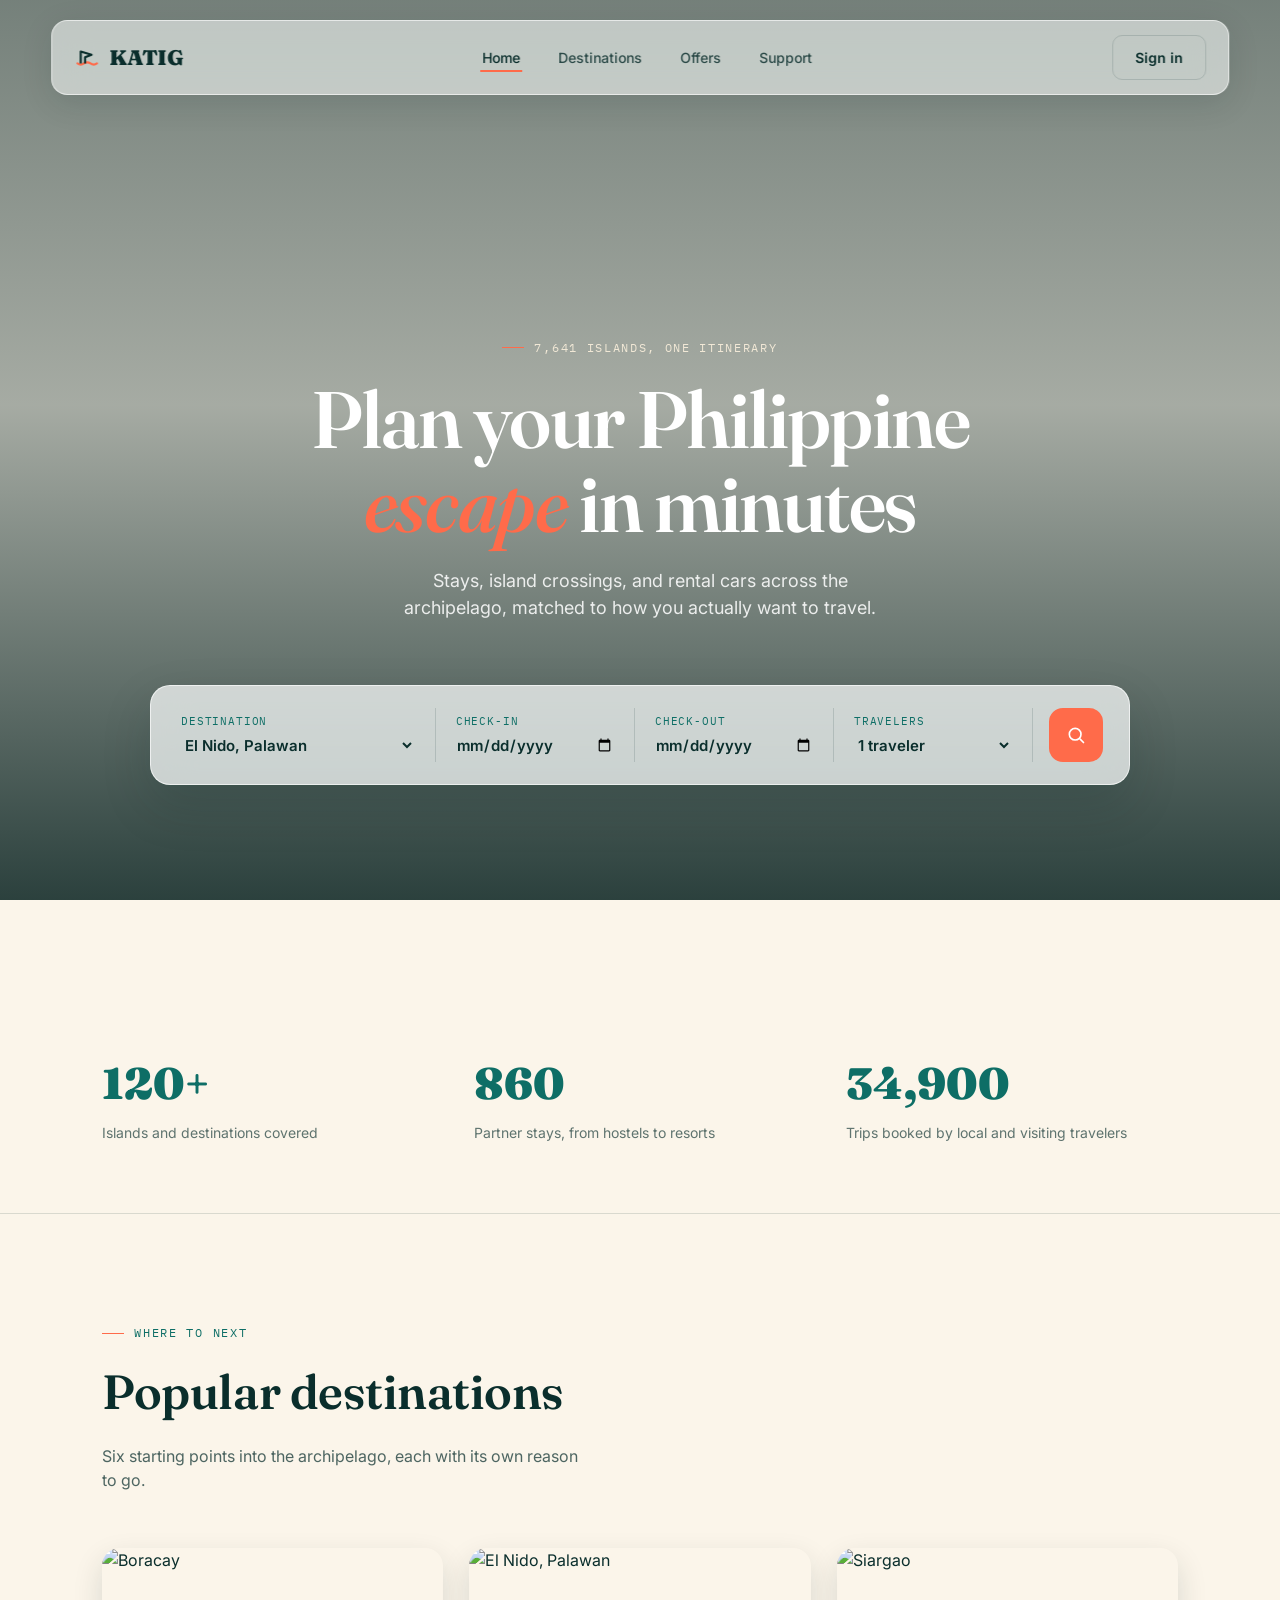
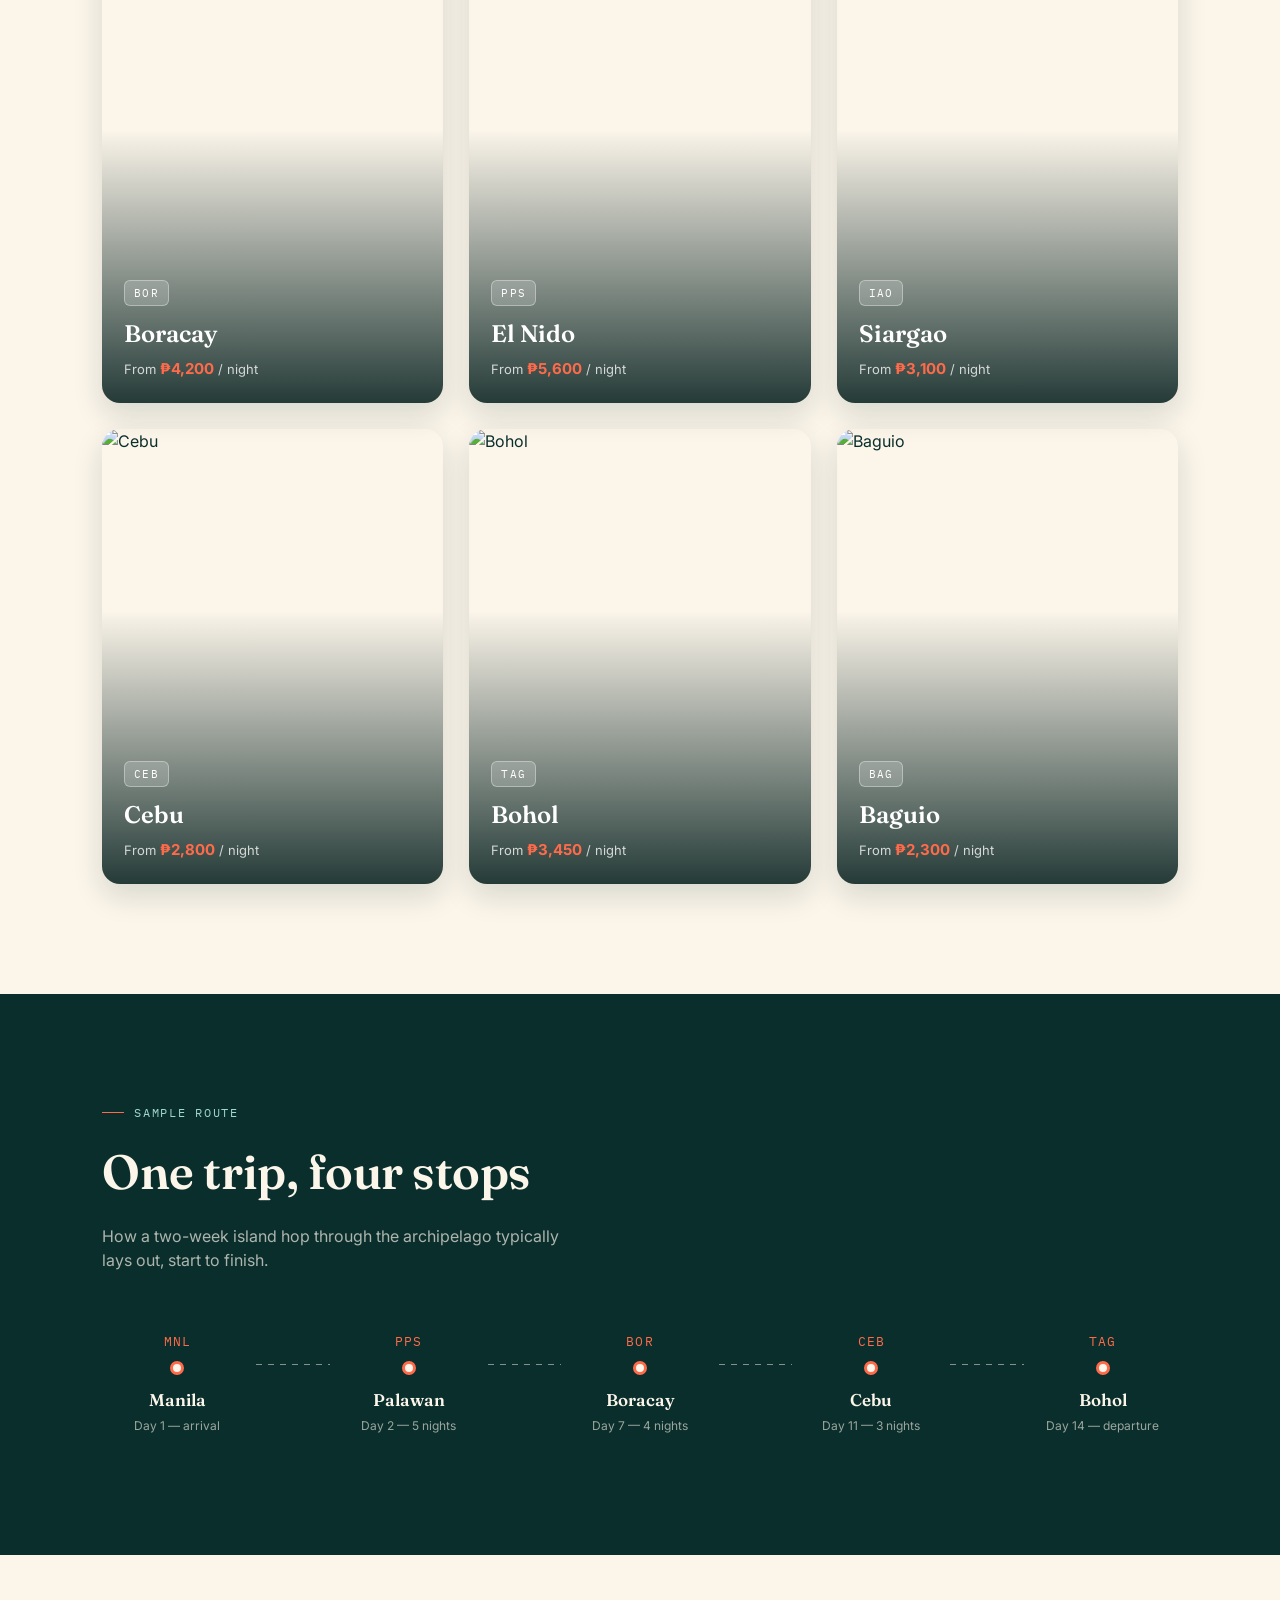
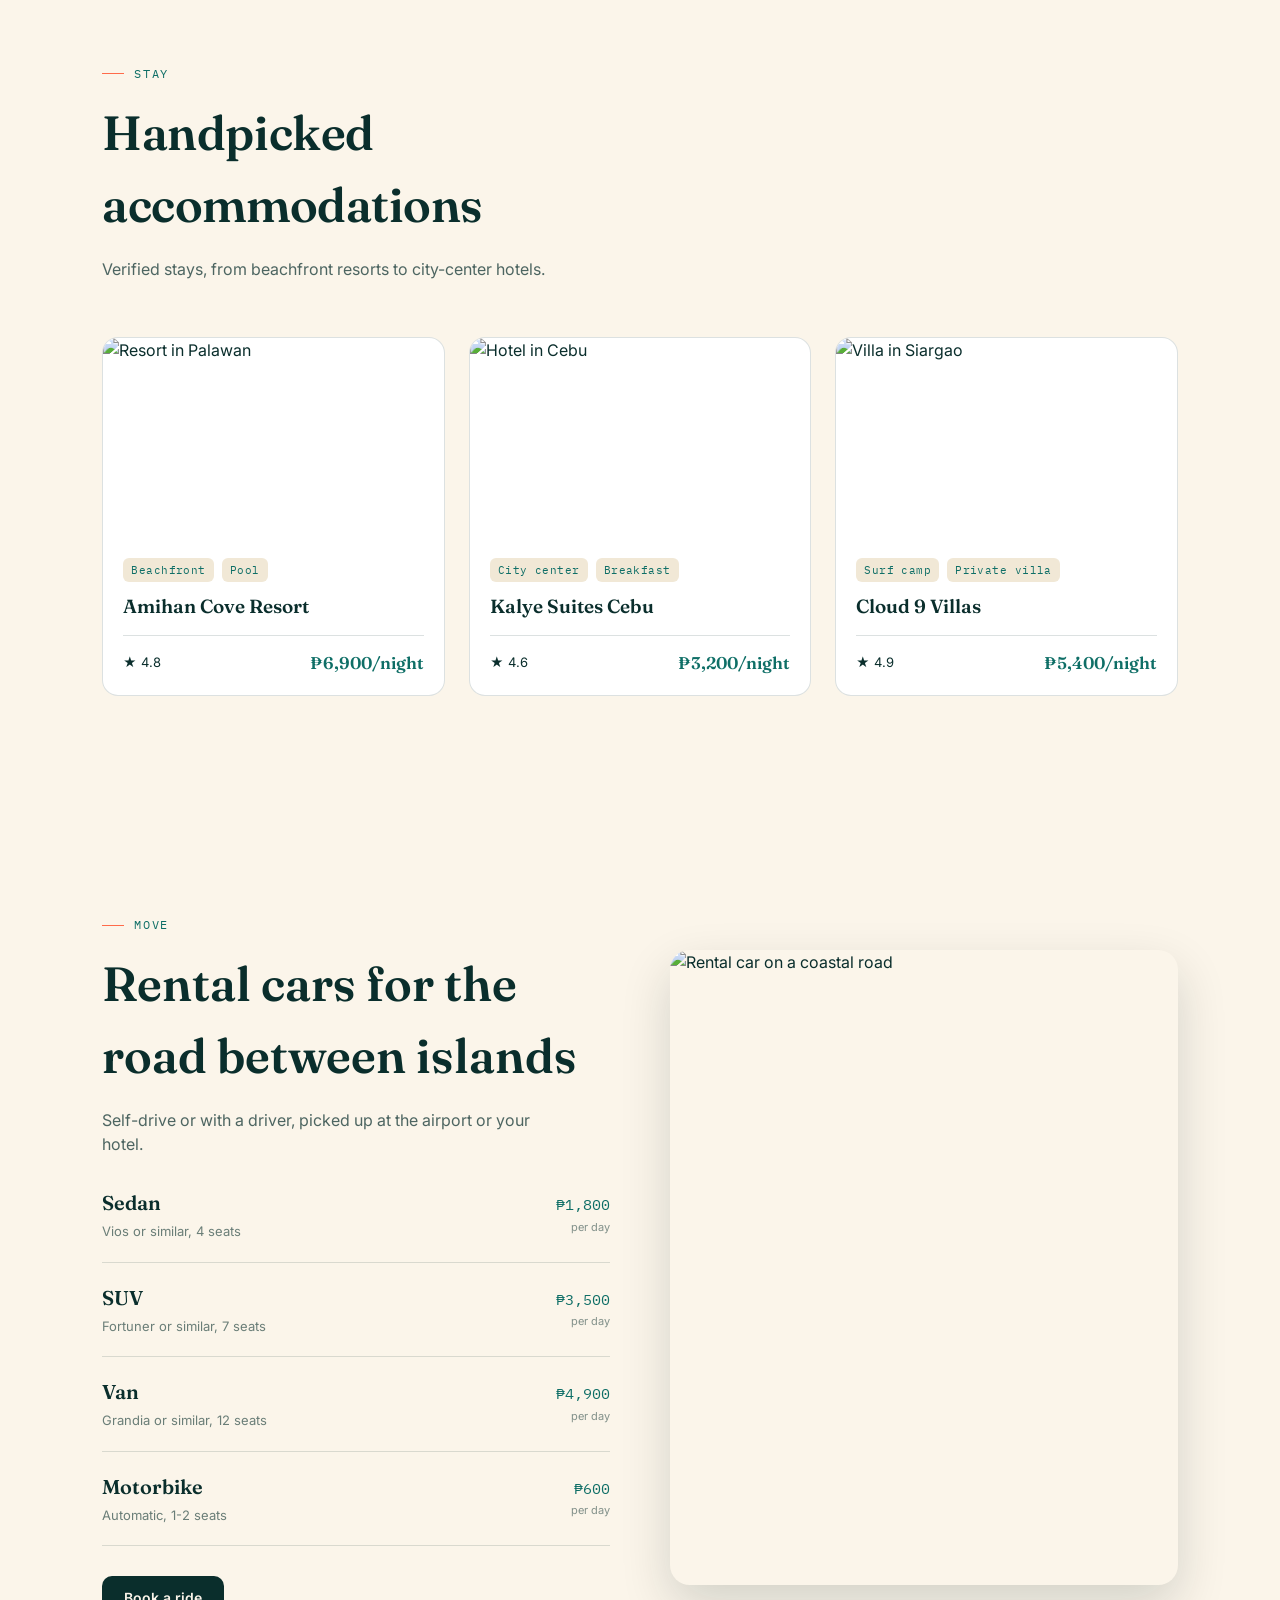
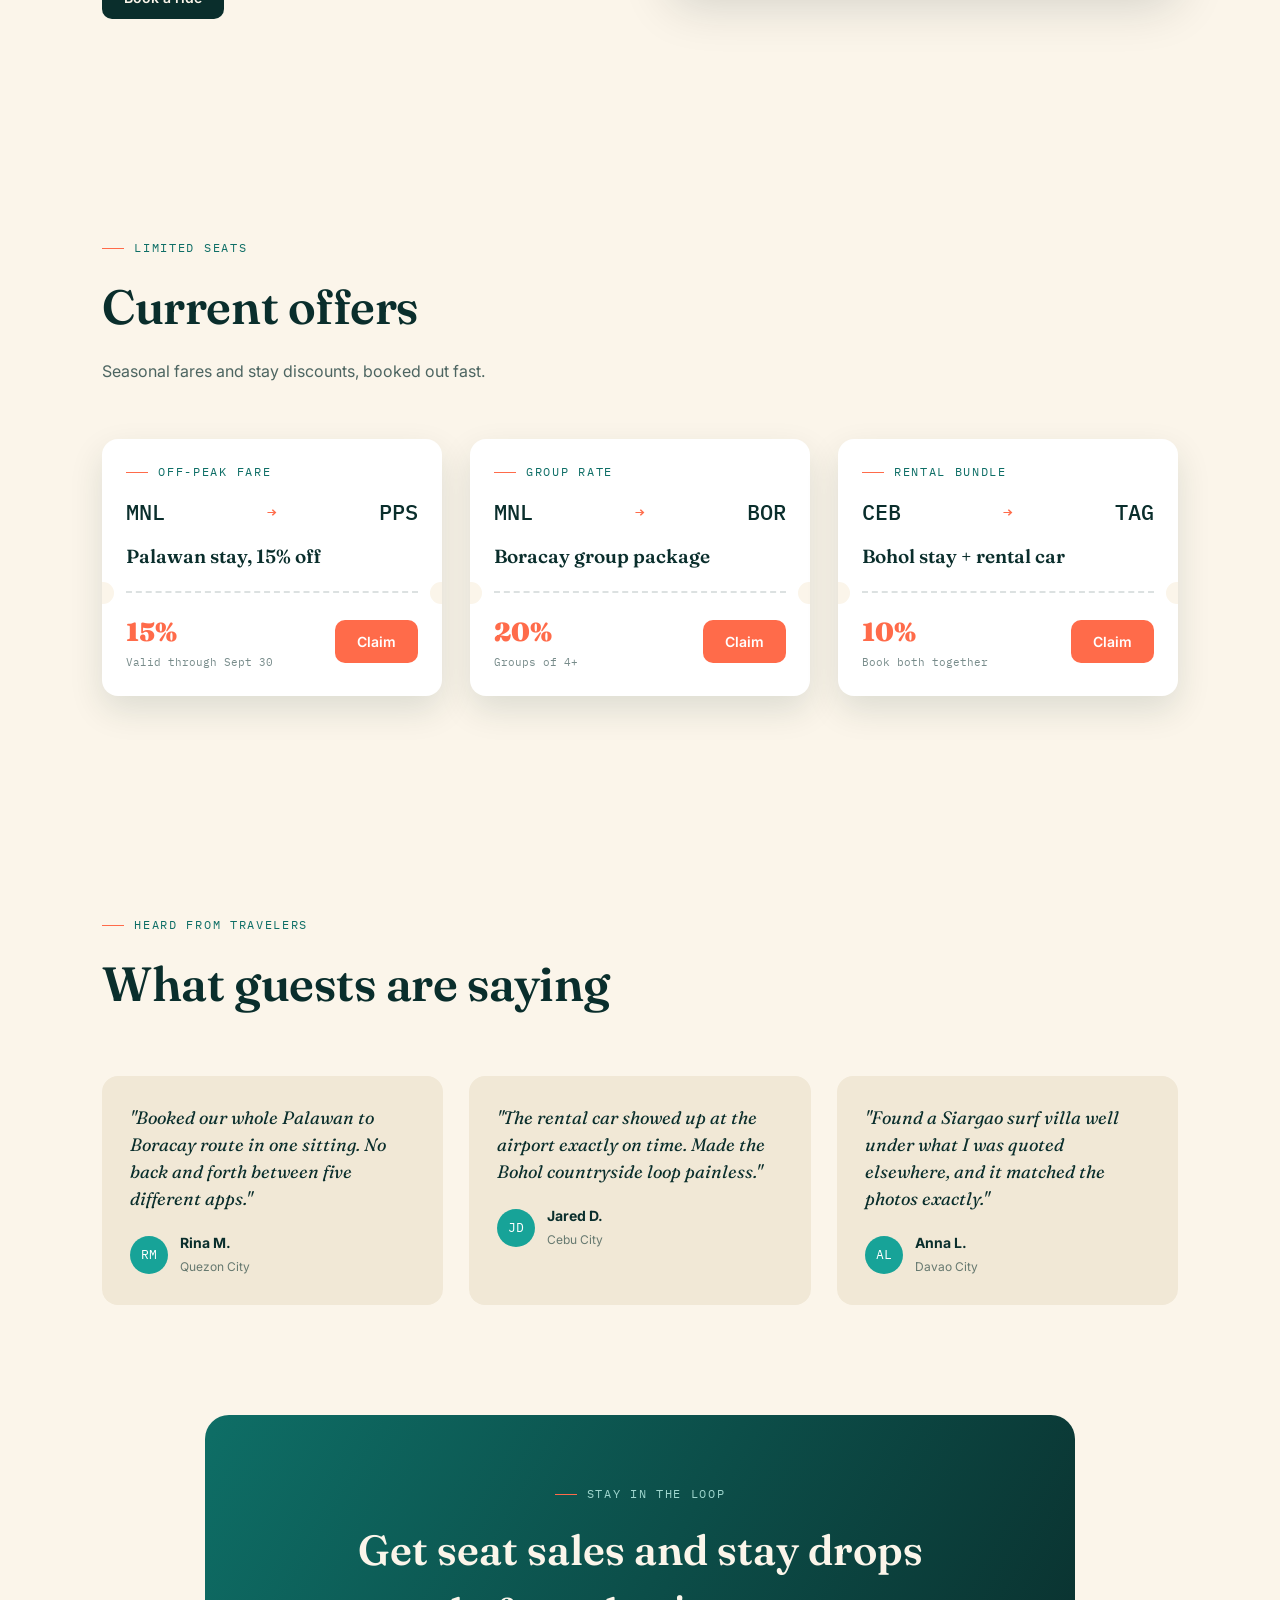
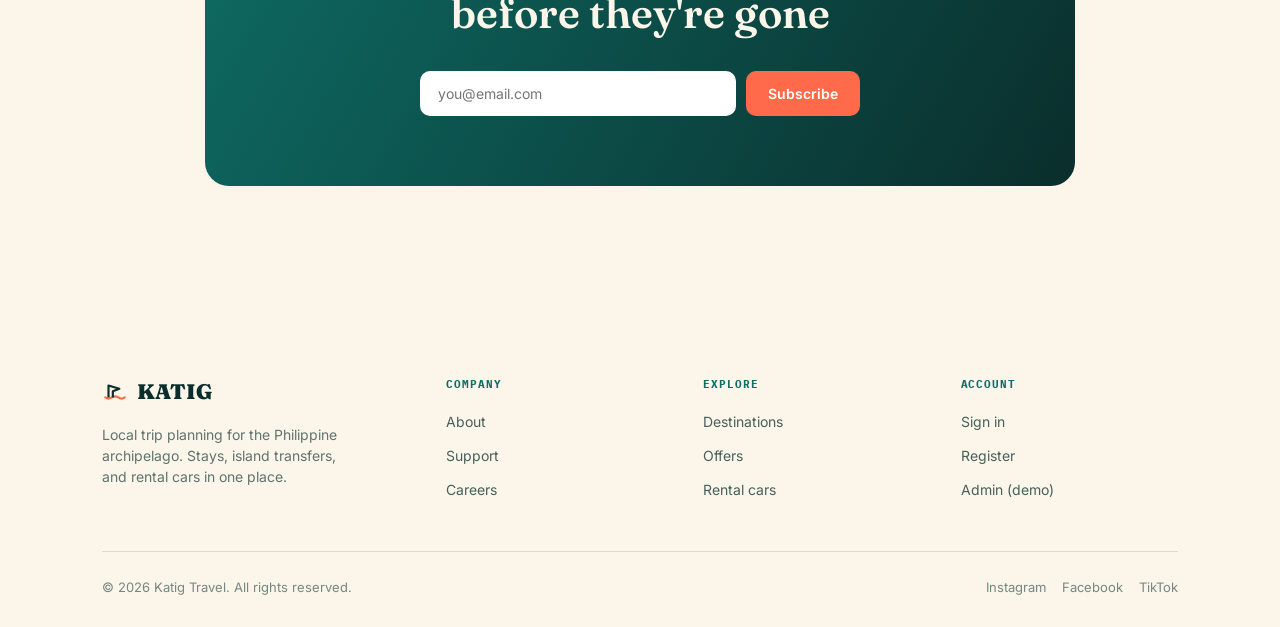
==== commit 1a562bbe: "Fix routes" ====
--- a/index.html
+++ b/index.html
@@ -1,29 +1,30 @@
 <!DOCTYPE html>
 <html lang="en">
 <head>
-    <meta charset="UTF-8">
-    <meta name="viewport" content="width=device-width, initial-scale=1.0">
-    <title>Katig — Island Travel, Philippines</title>
-    <link rel="preconnect" href="https://fonts.googleapis.com">
-    <link rel="preconnect" href="https://fonts.gstatic.com" crossorigin>
-    <link href="https://fonts.googleapis.com/css2?family=Fraunces:ital,wght@0,400;0,600;0,900;1,500&family=Inter:wght@400;500;600;700&family=IBM+Plex+Mono:wght@400;500&display=swap" rel="stylesheet">
-    <link rel="stylesheet" href="style.css">
+<meta charset="UTF-8">
+<meta name="viewport" content="width=device-width, initial-scale=1.0">
+<title>Katig — Island Travel, Philippines</title>
+<link rel="preconnect" href="https://fonts.googleapis.com">
+<link rel="preconnect" href="https://fonts.gstatic.com" crossorigin>
+<link href="https://fonts.googleapis.com/css2?family=Fraunces:ital,wght@0,400;0,600;0,900;1,500&family=Inter:wght@400;500;600;700&family=IBM+Plex+Mono:wght@400;500&display=swap" rel="stylesheet">
+<link rel="stylesheet" href="assets/style.css">
+<link rel="stylesheet" href="assets/pages.css">
 </head>
 <body>
 
 <nav class="navbar">
-  <a href="#" class="logo">
+  <a href="index.html" class="logo">
     <svg viewBox="0 0 24 24" fill="none"><path d="M3 17c2 1.4 4 1.4 6 0s4-1.4 6 0 4 1.4 6 0" stroke="#FF6B4A" stroke-width="2" stroke-linecap="round"/><path d="M6 17V6l10 3-6 2.4V17" stroke="#0A2E2C" stroke-width="2" stroke-linejoin="round"/></svg>
     KATIG
   </a>
   <ul class="nav-links">
-    <li><a href="#home">Home</a></li>
-    <li><a href="#destinations">Destinations</a></li>
-    <li><a href="#offers">Offers</a></li>
-    <li><a href="#support">Support</a></li>
+    <li><a href="index.html" class="active">Home</a></li>
+    <li><a href="destinations.html">Destinations</a></li>
+    <li><a href="offers.html">Offers</a></li>
+    <li><a href="support.html">Support</a></li>
   </ul>
   <div class="nav-cta">
-    <a href="#signin" class="btn btn-ghost">Sign in</a>
+    <a href="signin.html" class="btn btn-ghost" id="navAuthLink">Sign in</a>
     <button class="nav-toggle" aria-label="Open menu"><span></span><span></span><span></span></button>
   </div>
 </nav>
@@ -65,9 +66,9 @@
       </select>
     </div>
     <div class="search-submit">
-      <button aria-label="Search">
+      <a href="destinations.html" aria-label="Search" style="width:54px;height:54px;border-radius:14px;background:var(--coral);display:flex;align-items:center;justify-content:center;">
         <svg width="20" height="20" viewBox="0 0 24 24" fill="none"><circle cx="11" cy="11" r="7" stroke="white" stroke-width="2"/><path d="M21 21l-4-4" stroke="white" stroke-width="2" stroke-linecap="round"/></svg>
-      </button>
+      </a>
     </div>
   </div>
 </header>
@@ -85,54 +86,54 @@
     <p>Six starting points into the archipelago, each with its own reason to go.</p>
   </div>
   <div class="dest-grid">
-    <div class="dest-card">
+    <a href="booking.html" class="dest-card">
       <img src="https://picsum.photos/seed/boracay/600/800" alt="Boracay">
       <div class="dest-card-overlay">
         <span class="dest-code">BOR</span>
         <h3>Boracay</h3>
         <p class="from">From <strong>₱4,200</strong> / night</p>
       </div>
-    </div>
-    <div class="dest-card">
+    </a>
+    <a href="booking.html" class="dest-card">
       <img src="https://picsum.photos/seed/elnido/600/800" alt="El Nido, Palawan">
       <div class="dest-card-overlay">
         <span class="dest-code">PPS</span>
         <h3>El Nido</h3>
         <p class="from">From <strong>₱5,600</strong> / night</p>
       </div>
-    </div>
-    <div class="dest-card">
+    </a>
+    <a href="booking.html" class="dest-card">
       <img src="https://picsum.photos/seed/siargao/600/800" alt="Siargao">
       <div class="dest-card-overlay">
         <span class="dest-code">IAO</span>
         <h3>Siargao</h3>
         <p class="from">From <strong>₱3,100</strong> / night</p>
       </div>
-    </div>
-    <div class="dest-card">
+    </a>
+    <a href="booking.html" class="dest-card">
       <img src="https://picsum.photos/seed/cebu/600/800" alt="Cebu">
       <div class="dest-card-overlay">
         <span class="dest-code">CEB</span>
         <h3>Cebu</h3>
         <p class="from">From <strong>₱2,800</strong> / night</p>
       </div>
-    </div>
-    <div class="dest-card">
+    </a>
+    <a href="booking.html" class="dest-card">
       <img src="https://picsum.photos/seed/bohol/600/800" alt="Bohol">
       <div class="dest-card-overlay">
         <span class="dest-code">TAG</span>
         <h3>Bohol</h3>
         <p class="from">From <strong>₱3,450</strong> / night</p>
       </div>
-    </div>
-    <div class="dest-card">
+    </a>
+    <a href="booking.html" class="dest-card">
       <img src="https://picsum.photos/seed/baguio/600/800" alt="Baguio">
       <div class="dest-card-overlay">
         <span class="dest-code">BAG</span>
         <h3>Baguio</h3>
         <p class="from">From <strong>₱2,300</strong> / night</p>
       </div>
-    </div>
+    </a>
   </div>
 </section>
 
@@ -247,7 +248,7 @@
           <div class="fleet-price">₱600<span>per day</span></div>
         </div>
       </div>
-      <a href="#" class="btn btn-primary" style="margin-top:30px;">Book a ride</a>
+      <a href="booking.html" class="btn btn-primary" style="margin-top:30px;">Book a ride</a>
     </div>
     <img src="https://picsum.photos/seed/rentalcar/700/850" alt="Rental car on a coastal road">
   </div>
@@ -269,7 +270,7 @@
       <div class="ticket-perf"></div>
       <div class="ticket-bottom">
         <div class="ticket-discount">15%<span>Valid through Sept 30</span></div>
-        <a href="#" class="btn btn-coral">Claim</a>
+        <a href="booking.html" class="btn btn-coral">Claim</a>
       </div>
     </div>
     <div class="ticket">
@@ -281,7 +282,7 @@
       <div class="ticket-perf"></div>
       <div class="ticket-bottom">
         <div class="ticket-discount">20%<span>Groups of 4+</span></div>
-        <a href="#" class="btn btn-coral">Claim</a>
+        <a href="booking.html" class="btn btn-coral">Claim</a>
       </div>
     </div>
     <div class="ticket">
@@ -293,7 +294,7 @@
       <div class="ticket-perf"></div>
       <div class="ticket-bottom">
         <div class="ticket-discount">10%<span>Book both together</span></div>
-        <a href="#" class="btn btn-coral">Claim</a>
+        <a href="booking.html" class="btn btn-coral">Claim</a>
       </div>
     </div>
   </div>
@@ -343,7 +344,7 @@
 <footer>
   <div class="footer-top">
     <div class="footer-brand">
-      <a href="#" class="logo">
+      <a href="index.html" class="logo">
         <svg viewBox="0 0 24 24" fill="none"><path d="M3 17c2 1.4 4 1.4 6 0s4-1.4 6 0 4 1.4 6 0" stroke="#FF6B4A" stroke-width="2" stroke-linecap="round"/><path d="M6 17V6l10 3-6 2.4V17" stroke="#0A2E2C" stroke-width="2" stroke-linejoin="round"/></svg>
         KATIG
       </a>
@@ -352,25 +353,25 @@
     <div class="footer-col">
       <h5>Company</h5>
       <ul>
-        <li><a href="#">About</a></li>
-        <li><a href="#">Support</a></li>
+        <li><a href="about.html">About</a></li>
+        <li><a href="support.html">Support</a></li>
         <li><a href="#">Careers</a></li>
       </ul>
     </div>
     <div class="footer-col">
       <h5>Explore</h5>
       <ul>
-        <li><a href="#">Destinations</a></li>
-        <li><a href="#">Offers</a></li>
+        <li><a href="destinations.html">Destinations</a></li>
+        <li><a href="offers.html">Offers</a></li>
         <li><a href="#">Rental cars</a></li>
       </ul>
     </div>
     <div class="footer-col">
       <h5>Account</h5>
       <ul>
-        <li><a href="#">Sign in</a></li>
-        <li><a href="#">Register</a></li>
-        <li><a href="#">Manage booking</a></li>
+        <li><a href="signin.html">Sign in</a></li>
+        <li><a href="register.html">Register</a></li>
+        <li><a href="admin.html">Admin (demo)</a></li>
       </ul>
     </div>
   </div>
@@ -384,6 +385,7 @@
   </div>
 </footer>
 
-<script src="script.js"></script>
+<script src="assets/main.js"></script>
+
 </body>
 </html>
--- a/assets/style.css
+++ b/assets/style.css
@@ -0,0 +1,698 @@
+:root{
+  --ink:#0A2E2C;
+  --midnight:#07211F;
+  --lagoon:#17A398;
+  --lagoon-deep:#0E6E66;
+  --coral:#FF6B4A;
+  --sand:#FBF5EA;
+  --sand-dim:#F1E8D6;
+  --paper:#FFFFFF;
+  --line:rgba(10,46,44,0.14);
+  --shadow:0 20px 50px rgba(7,33,31,0.16);
+}
+*{margin:0;padding:0;box-sizing:border-box;}
+html{scroll-behavior:smooth;}
+body{
+  font-family:'Inter',sans-serif;
+  background:var(--sand);
+  color:var(--ink);
+  line-height:1.5;
+  -webkit-font-smoothing:antialiased;
+}
+img{display:block;max-width:100%;}
+a{color:inherit;text-decoration:none;}
+button{font-family:inherit;cursor:pointer;border:none;background:none;}
+input,select{font-family:inherit;}
+.eyebrow{
+  font-family:'IBM Plex Mono',monospace;
+  font-size:12px;
+  letter-spacing:0.14em;
+  text-transform:uppercase;
+  color:var(--lagoon-deep);
+  display:flex;
+  align-items:center;
+  gap:10px;
+}
+.eyebrow::before{
+  content:"";
+  width:22px;
+  height:1px;
+  background:var(--coral);
+  display:inline-block;
+}
+.section{
+  padding:110px 8vw;
+}
+.section-head{
+  max-width:640px;
+  margin-bottom:56px;
+}
+.section-head h2{
+  font-family:'Fraunces',serif;
+  font-weight:600;
+  font-size:clamp(32px,4vw,48px);
+  margin-top:14px;
+  letter-spacing:-0.01em;
+}
+.section-head p{
+  margin-top:16px;
+  color:rgba(10,46,44,0.72);
+  font-size:16px;
+  max-width:480px;
+}
+
+.navbar{
+  position:fixed;
+  top:20px;
+  left:50%;
+  transform:translateX(-50%);
+  width:min(1180px,92vw);
+  z-index:100;
+  display:flex;
+  align-items:center;
+  justify-content:space-between;
+  padding:14px 22px;
+  border-radius:16px;
+  background:rgba(255,255,255,0.55);
+  backdrop-filter:blur(18px) saturate(160%);
+  -webkit-backdrop-filter:blur(18px) saturate(160%);
+  border:1px solid rgba(255,255,255,0.6);
+  box-shadow:0 8px 32px rgba(7,33,31,0.12);
+  transition:background 0.3s ease;
+}
+.logo{
+  display:flex;
+  align-items:center;
+  gap:9px;
+  font-family:'Fraunces',serif;
+  font-weight:900;
+  font-size:21px;
+  letter-spacing:-0.01em;
+  color:var(--ink);
+}
+.logo svg{width:26px;height:26px;}
+.nav-links{
+  display:flex;
+  gap:34px;
+  list-style:none;
+  font-size:14px;
+  font-weight:500;
+}
+.nav-links a{
+  position:relative;
+  padding:6px 2px;
+  color:var(--ink);
+  opacity:0.82;
+  transition:opacity 0.2s ease;
+}
+.nav-links a:hover{opacity:1;}
+.nav-links a::after{
+  content:"";
+  position:absolute;
+  left:0;bottom:0;
+  width:0;
+  height:2px;
+  background:var(--coral);
+  transition:width 0.25s ease;
+}
+.nav-links a:hover::after{width:100%;}
+.nav-links a.active{opacity:1;}
+.nav-links a.active::after{width:100%;}
+.nav-links a.active{opacity:1;}
+.nav-links a.active::after{width:100%;}
+.nav-cta{
+  display:flex;
+  align-items:center;
+  gap:14px;
+}
+.btn{
+  display:inline-flex;
+  align-items:center;
+  justify-content:center;
+  gap:8px;
+  padding:11px 22px;
+  border-radius:10px;
+  font-size:14px;
+  font-weight:600;
+  transition:transform 0.2s ease, box-shadow 0.2s ease, background 0.2s ease;
+}
+.btn-primary{
+  background:var(--ink);
+  color:var(--sand);
+}
+.btn-primary:hover{transform:translateY(-2px);box-shadow:0 10px 24px rgba(10,46,44,0.28);}
+.btn-coral{
+  background:var(--coral);
+  color:#fff;
+}
+.btn-coral:hover{transform:translateY(-2px);box-shadow:0 10px 24px rgba(255,107,74,0.38);}
+.btn-ghost{
+  border:1px solid var(--line);
+  color:var(--ink);
+}
+.btn-ghost:hover{background:rgba(10,46,44,0.05);}
+.nav-toggle{
+  display:none;
+  flex-direction:column;
+  gap:5px;
+  padding:6px;
+}
+.nav-toggle span{
+  width:22px;height:2px;background:var(--ink);
+}
+
+.hero{
+  position:relative;
+  min-height:100vh;
+  display:flex;
+  flex-direction:column;
+  align-items:center;
+  justify-content:center;
+  padding:160px 6vw 0;
+  overflow:hidden;
+}
+.hero-bg{
+  position:absolute;
+  inset:0;
+  background:url('https://picsum.photos/seed/katig-hero/1800/1200') center/cover no-repeat;
+}
+.hero-bg::after{
+  content:"";
+  position:absolute;
+  inset:0;
+  background:linear-gradient(180deg, rgba(7,33,31,0.55) 0%, rgba(7,33,31,0.35) 45%, rgba(7,33,31,0.85) 100%);
+}
+.hero-content{
+  position:relative;
+  z-index:2;
+  text-align:center;
+  max-width:840px;
+  color:#fff;
+}
+.hero-content .eyebrow{
+  justify-content:center;
+  color:#F1E8D6;
+}
+.hero-content .eyebrow::before{background:var(--coral);}
+.hero-content h1{
+  font-family:'Fraunces',serif;
+  font-weight:600;
+  font-size:clamp(40px,6.4vw,80px);
+  line-height:1.05;
+  letter-spacing:-0.02em;
+  margin:20px 0 22px;
+}
+.hero-content h1 em{
+  font-style:italic;
+  font-weight:500;
+  color:var(--coral);
+}
+.hero-content p{
+  font-size:18px;
+  color:rgba(255,255,255,0.86);
+  max-width:520px;
+  margin:0 auto;
+}
+.hero-actions{
+  margin-top:34px;
+  display:flex;
+  gap:14px;
+}
+
+.search-card{
+  position:relative;
+  z-index:2;
+  margin-top:64px;
+  margin-bottom:-64px;
+  width:min(980px,90vw);
+  background:rgba(255,255,255,0.72);
+  backdrop-filter:blur(20px) saturate(160%);
+  -webkit-backdrop-filter:blur(20px) saturate(160%);
+  border:1px solid rgba(255,255,255,0.65);
+  border-radius:20px;
+  box-shadow:var(--shadow);
+  padding:22px 26px;
+  display:grid;
+  grid-template-columns:1.3fr 1fr 1fr 1fr auto;
+  gap:0;
+}
+.search-field{
+  padding:6px 20px;
+  border-right:1px solid rgba(10,46,44,0.14);
+  display:flex;
+  flex-direction:column;
+  gap:6px;
+}
+.search-field:first-child{padding-left:4px;}
+.search-field:last-of-type{border-right:none;}
+.search-field label{
+  font-family:'IBM Plex Mono',monospace;
+  font-size:10.5px;
+  letter-spacing:0.08em;
+  text-transform:uppercase;
+  color:var(--lagoon-deep);
+}
+.search-field select,.search-field input{
+  border:none;
+  background:transparent;
+  font-size:15px;
+  font-weight:600;
+  color:var(--ink);
+  outline:none;
+}
+.search-submit{
+  display:flex;
+  align-items:center;
+  justify-content:center;
+  padding-left:16px;
+}
+.search-submit button{
+  width:54px;height:54px;
+  border-radius:14px;
+  background:var(--coral);
+  color:#fff;
+  display:flex;align-items:center;justify-content:center;
+  transition:transform 0.2s ease;
+}
+.search-submit button:hover{transform:scale(1.06);}
+
+.stats-strip{
+  padding:150px 8vw 70px;
+  display:grid;
+  grid-template-columns:repeat(3,1fr);
+  gap:40px;
+  border-bottom:1px solid var(--line);
+}
+.stat h3{
+  font-family:'Fraunces',serif;
+  font-weight:900;
+  font-size:44px;
+  color:var(--lagoon-deep);
+}
+.stat p{
+  margin-top:6px;
+  font-size:14px;
+  color:rgba(10,46,44,0.65);
+}
+
+.dest-grid{
+  display:grid;
+  grid-template-columns:repeat(3,1fr);
+  gap:26px;
+}
+.dest-card{
+  position:relative;
+  border-radius:18px;
+  overflow:hidden;
+  aspect-ratio:3/4;
+  box-shadow:0 12px 30px rgba(10,46,44,0.14);
+  transition:transform 0.35s ease;
+}
+.dest-card:hover{transform:translateY(-6px);}
+.dest-card img{
+  width:100%;height:100%;object-fit:cover;
+  transition:transform 0.5s ease;
+}
+.dest-card:hover img{transform:scale(1.08);}
+.dest-card-overlay{
+  position:absolute;inset:0;
+  background:linear-gradient(180deg, transparent 40%, rgba(7,33,31,0.88) 100%);
+  display:flex;
+  flex-direction:column;
+  justify-content:flex-end;
+  padding:22px;
+  color:#fff;
+}
+.dest-code{
+  align-self:flex-start;
+  font-family:'IBM Plex Mono',monospace;
+  font-size:11px;
+  letter-spacing:0.1em;
+  background:rgba(255,255,255,0.18);
+  border:1px solid rgba(255,255,255,0.35);
+  padding:4px 9px;
+  border-radius:6px;
+  margin-bottom:10px;
+}
+.dest-card-overlay h3{
+  font-family:'Fraunces',serif;
+  font-weight:600;
+  font-size:24px;
+}
+.dest-card-overlay .from{
+  margin-top:6px;
+  font-size:13px;
+  color:rgba(255,255,255,0.78);
+}
+.dest-card-overlay .from strong{color:var(--coral);font-size:15px;}
+
+.route-section{
+  background:var(--ink);
+  color:var(--sand);
+}
+.route-section .eyebrow{color:#9FD6CE;}
+.route-section .eyebrow::before{background:var(--coral);}
+.route-section .section-head h2{color:var(--sand);}
+.route-section .section-head p{color:rgba(251,245,234,0.68);}
+.route-strip{
+  display:flex;
+  align-items:center;
+  overflow-x:auto;
+  padding-bottom:10px;
+  gap:0;
+}
+.route-stop{
+  flex:0 0 auto;
+  display:flex;
+  flex-direction:column;
+  align-items:center;
+  text-align:center;
+  width:150px;
+}
+.route-stop .code{
+  font-family:'IBM Plex Mono',monospace;
+  font-size:13px;
+  letter-spacing:0.08em;
+  color:var(--coral);
+  margin-bottom:10px;
+}
+.route-dot{
+  width:14px;height:14px;
+  border-radius:50%;
+  background:var(--sand);
+  border:3px solid var(--coral);
+}
+.route-stop h4{
+  font-family:'Fraunces',serif;
+  font-size:17px;
+  font-weight:600;
+  margin-top:12px;
+}
+.route-stop span{
+  font-size:12px;
+  color:rgba(251,245,234,0.6);
+  margin-top:4px;
+}
+.route-line{
+  flex:1 1 auto;
+  height:1px;
+  min-width:40px;
+  background-image:linear-gradient(90deg, rgba(251,245,234,0.5) 50%, transparent 50%);
+  background-size:12px 1px;
+  margin:0 4px;
+  align-self:center;
+  margin-bottom:34px;
+}
+
+.split{
+  display:grid;
+  grid-template-columns:1fr 1fr;
+  gap:60px;
+  align-items:center;
+}
+.split img{
+  border-radius:20px;
+  aspect-ratio:4/5;
+  object-fit:cover;
+  box-shadow:var(--shadow);
+}
+.stay-grid{
+  display:grid;
+  grid-template-columns:repeat(3,1fr);
+  gap:24px;
+}
+.stay-card{
+  background:var(--paper);
+  border-radius:16px;
+  overflow:hidden;
+  border:1px solid var(--line);
+  transition:transform 0.3s ease, box-shadow 0.3s ease;
+}
+.stay-card:hover{transform:translateY(-4px);box-shadow:var(--shadow);}
+.stay-card img{width:100%;height:200px;object-fit:cover;}
+.stay-body{padding:20px;}
+.stay-tags{display:flex;gap:8px;margin-bottom:10px;}
+.tag{
+  font-size:11px;
+  font-family:'IBM Plex Mono',monospace;
+  background:var(--sand-dim);
+  color:var(--lagoon-deep);
+  padding:4px 8px;
+  border-radius:6px;
+  letter-spacing:0.04em;
+}
+.stay-body h4{
+  font-family:'Fraunces',serif;
+  font-weight:600;
+  font-size:19px;
+}
+.stay-meta{
+  display:flex;
+  justify-content:space-between;
+  align-items:center;
+  margin-top:14px;
+  padding-top:14px;
+  border-top:1px solid var(--line);
+}
+.rating{
+  font-size:13px;
+  color:var(--ink);
+  display:flex;
+  align-items:center;
+  gap:5px;
+}
+.price{
+  font-family:'Fraunces',serif;
+  font-weight:600;
+  font-size:17px;
+  color:var(--lagoon-deep);
+}
+
+.fleet-list{display:flex;flex-direction:column;gap:0;}
+.fleet-item{
+  display:flex;
+  justify-content:space-between;
+  align-items:center;
+  padding:20px 0;
+  border-bottom:1px solid var(--line);
+}
+.fleet-item:first-child{padding-top:0;}
+.fleet-name{
+  font-family:'Fraunces',serif;
+  font-weight:600;
+  font-size:20px;
+}
+.fleet-name span{
+  display:block;
+  font-family:'Inter',sans-serif;
+  font-weight:400;
+  font-size:13px;
+  color:rgba(10,46,44,0.6);
+  margin-top:4px;
+}
+.fleet-price{
+  text-align:right;
+  font-family:'IBM Plex Mono',monospace;
+  color:var(--lagoon-deep);
+  font-size:15px;
+}
+.fleet-price span{
+  display:block;
+  font-family:'Inter',sans-serif;
+  font-size:11px;
+  color:rgba(10,46,44,0.5);
+  margin-top:2px;
+}
+
+.offers-grid{
+  display:grid;
+  grid-template-columns:repeat(3,1fr);
+  gap:28px;
+}
+.ticket{
+  background:var(--paper);
+  border-radius:16px;
+  box-shadow:0 14px 34px rgba(10,46,44,0.12);
+  overflow:hidden;
+  position:relative;
+}
+.ticket-top{
+  padding:24px 24px 20px;
+}
+.ticket-top .eyebrow{margin-bottom:14px;}
+.ticket-route{
+  display:flex;
+  align-items:center;
+  justify-content:space-between;
+  font-family:'IBM Plex Mono',monospace;
+  font-size:22px;
+  font-weight:500;
+  color:var(--ink);
+}
+.ticket-route .arrow{color:var(--coral);font-size:16px;}
+.ticket-top h4{
+  margin-top:14px;
+  font-family:'Fraunces',serif;
+  font-weight:600;
+  font-size:19px;
+}
+.ticket-perf{
+  position:relative;
+  height:0;
+  border-top:2px dashed var(--line);
+  margin:0 24px;
+}
+.ticket-perf::before,.ticket-perf::after{
+  content:"";
+  position:absolute;
+  top:-11px;
+  width:22px;height:22px;
+  background:var(--sand);
+  border-radius:50%;
+}
+.ticket-perf::before{left:-34px;}
+.ticket-perf::after{right:-34px;}
+.ticket-bottom{
+  padding:20px 24px 26px;
+  display:flex;
+  justify-content:space-between;
+  align-items:center;
+}
+.ticket-discount{
+  font-family:'Fraunces',serif;
+  font-weight:900;
+  font-size:26px;
+  color:var(--coral);
+}
+.ticket-discount span{
+  display:block;
+  font-family:'IBM Plex Mono',monospace;
+  font-weight:400;
+  font-size:11px;
+  color:rgba(10,46,44,0.55);
+  margin-top:2px;
+}
+
+.testimonial-grid{
+  display:grid;
+  grid-template-columns:repeat(3,1fr);
+  gap:26px;
+}
+.testimonial{
+  background:var(--sand-dim);
+  border-radius:16px;
+  padding:28px;
+}
+.testimonial p{
+  font-family:'Fraunces',serif;
+  font-style:italic;
+  font-size:18px;
+  line-height:1.5;
+  color:var(--ink);
+}
+.testimonial-author{
+  display:flex;
+  align-items:center;
+  gap:12px;
+  margin-top:20px;
+}
+.avatar{
+  width:38px;height:38px;
+  border-radius:50%;
+  background:var(--lagoon);
+  color:#fff;
+  display:flex;align-items:center;justify-content:center;
+  font-family:'IBM Plex Mono',monospace;
+  font-size:13px;
+}
+.testimonial-author div strong{display:block;font-size:14px;}
+.testimonial-author div span{font-size:12px;color:rgba(10,46,44,0.6);}
+
+.newsletter{
+  background:linear-gradient(120deg, var(--lagoon-deep), var(--ink));
+  border-radius:24px;
+  margin:0 8vw;
+  padding:70px 8vw;
+  text-align:center;
+  color:var(--sand);
+}
+.newsletter .eyebrow{justify-content:center;color:#9FD6CE;}
+.newsletter .eyebrow::before{background:var(--coral);}
+.newsletter h2{
+  font-family:'Fraunces',serif;
+  font-weight:600;
+  font-size:clamp(28px,4vw,42px);
+  margin:16px 0 26px;
+}
+.newsletter-form{
+  display:flex;
+  justify-content:center;
+  gap:10px;
+  max-width:440px;
+  margin:0 auto;
+}
+.newsletter-form input{
+  flex:1;
+  padding:14px 18px;
+  border-radius:10px;
+  border:none;
+  outline:none;
+  font-size:14px;
+}
+
+footer{
+  padding:80px 8vw 30px;
+}
+.footer-top{
+  display:grid;
+  grid-template-columns:1.4fr 1fr 1fr 1fr;
+  gap:40px;
+  padding-bottom:50px;
+  border-bottom:1px solid var(--line);
+}
+.footer-brand p{
+  margin-top:16px;
+  font-size:14px;
+  color:rgba(10,46,44,0.65);
+  max-width:260px;
+}
+.footer-col h5{
+  font-family:'IBM Plex Mono',monospace;
+  font-size:11px;
+  letter-spacing:0.08em;
+  text-transform:uppercase;
+  color:var(--lagoon-deep);
+  margin-bottom:16px;
+}
+.footer-col ul{list-style:none;display:flex;flex-direction:column;gap:10px;}
+.footer-col a{font-size:14px;color:rgba(10,46,44,0.75);}
+.footer-col a:hover{color:var(--coral);}
+.footer-bottom{
+  display:flex;
+  justify-content:space-between;
+  align-items:center;
+  padding-top:26px;
+  font-size:13px;
+  color:rgba(10,46,44,0.55);
+}
+.socials{display:flex;gap:16px;}
+
+@media (max-width:980px){
+  .dest-grid,.stay-grid,.offers-grid,.testimonial-grid{grid-template-columns:repeat(2,1fr);}
+  .split{grid-template-columns:1fr;}
+  .footer-top{grid-template-columns:1fr 1fr;}
+  .search-card{grid-template-columns:1fr 1fr;row-gap:16px;}
+  .search-field{border-right:none;border-bottom:1px solid rgba(10,46,44,0.14);padding-bottom:14px;}
+  .search-submit{grid-column:span 2;justify-content:flex-end;}
+}
+@media (max-width:720px){
+  .nav-links,.nav-cta .btn-ghost{display:none;}
+  .nav-toggle{display:flex;}
+  .stats-strip{grid-template-columns:1fr;gap:26px;}
+  .dest-grid,.stay-grid,.offers-grid,.testimonial-grid{grid-template-columns:1fr;}
+  .footer-top{grid-template-columns:1fr;}
+  .search-card{grid-template-columns:1fr;}
+  .search-submit{grid-column:span 1;justify-content:stretch;}
+  .search-submit button{width:100%;border-radius:12px;}
+  .section{padding:80px 6vw;}
+}
--- a/assets/pages.css
+++ b/assets/pages.css
@@ -0,0 +1,659 @@
+.page-header{
+  position:relative;
+  padding:190px 8vw 90px;
+  background:var(--ink);
+  color:var(--sand);
+  overflow:hidden;
+}
+.page-header::before{
+  content:"";
+  position:absolute;
+  inset:0;
+  background:radial-gradient(circle at 85% 20%, rgba(23,163,152,0.35), transparent 55%),
+             radial-gradient(circle at 10% 90%, rgba(255,107,74,0.22), transparent 50%);
+}
+.page-header-inner{position:relative;z-index:1;max-width:680px;}
+.page-header .eyebrow{color:#9FD6CE;}
+.page-header .eyebrow::before{background:var(--coral);}
+.page-header h1{
+  font-family:'Fraunces',serif;
+  font-weight:600;
+  font-size:clamp(36px,5vw,58px);
+  margin-top:16px;
+  letter-spacing:-0.01em;
+}
+.page-header p{
+  margin-top:16px;
+  font-size:16px;
+  color:rgba(251,245,234,0.72);
+  max-width:520px;
+}
+.breadcrumb{
+  font-family:'IBM Plex Mono',monospace;
+  font-size:12px;
+  color:rgba(251,245,234,0.55);
+  margin-top:22px;
+}
+.breadcrumb a{color:rgba(251,245,234,0.8);}
+.breadcrumb a:hover{color:var(--coral);}
+
+.filter-bar{
+  display:flex;
+  flex-wrap:wrap;
+  gap:12px;
+  align-items:center;
+  justify-content:space-between;
+  padding:20px 8vw;
+  border-bottom:1px solid var(--line);
+  position:sticky;
+  top:0;
+  background:rgba(251,245,234,0.92);
+  backdrop-filter:blur(10px);
+  z-index:40;
+}
+.filter-chips{
+  display:flex;
+  flex-wrap:wrap;
+  gap:10px;
+}
+.chip{
+  font-family:'IBM Plex Mono',monospace;
+  font-size:12px;
+  letter-spacing:0.03em;
+  padding:9px 16px;
+  border-radius:100px;
+  border:1px solid var(--line);
+  color:var(--ink);
+  transition:background 0.2s ease, color 0.2s ease, border-color 0.2s ease;
+}
+.chip.active{
+  background:var(--ink);
+  color:var(--sand);
+  border-color:var(--ink);
+}
+.chip:hover:not(.active){border-color:var(--lagoon);}
+.filter-sort{
+  display:flex;
+  align-items:center;
+  gap:10px;
+  font-size:13px;
+  color:rgba(10,46,44,0.6);
+}
+.filter-sort select{
+  border:1px solid var(--line);
+  border-radius:8px;
+  padding:8px 12px;
+  font-size:13px;
+  color:var(--ink);
+  background:var(--paper);
+}
+
+.pagination{
+  display:flex;
+  justify-content:center;
+  align-items:center;
+  gap:8px;
+  margin-top:56px;
+}
+.page-num{
+  width:38px;height:38px;
+  border-radius:10px;
+  display:flex;
+  align-items:center;
+  justify-content:center;
+  font-family:'IBM Plex Mono',monospace;
+  font-size:13px;
+  border:1px solid var(--line);
+  color:var(--ink);
+  transition:background 0.2s ease,color 0.2s ease;
+}
+.page-num.active{background:var(--ink);color:var(--sand);border-color:var(--ink);}
+.page-num:hover:not(.active){border-color:var(--lagoon);}
+.page-nav{
+  font-family:'IBM Plex Mono',monospace;
+  font-size:12px;
+  letter-spacing:0.05em;
+  color:var(--ink);
+  padding:9px 16px;
+  border:1px solid var(--line);
+  border-radius:10px;
+}
+.page-nav:hover{border-color:var(--lagoon);}
+
+.support-grid{
+  display:grid;
+  grid-template-columns:repeat(3,1fr);
+  gap:24px;
+}
+.support-card{
+  background:var(--paper);
+  border:1px solid var(--line);
+  border-radius:16px;
+  padding:28px;
+  transition:transform 0.25s ease,box-shadow 0.25s ease;
+}
+.support-card:hover{transform:translateY(-4px);box-shadow:var(--shadow);}
+.support-card .icon{
+  width:44px;height:44px;
+  border-radius:12px;
+  background:var(--sand-dim);
+  display:flex;align-items:center;justify-content:center;
+  color:var(--lagoon-deep);
+  margin-bottom:18px;
+}
+.support-card h4{
+  font-family:'Fraunces',serif;
+  font-weight:600;
+  font-size:19px;
+  margin-bottom:8px;
+}
+.support-card p{
+  font-size:14px;
+  color:rgba(10,46,44,0.68);
+  margin-bottom:16px;
+}
+.support-card a{
+  font-family:'IBM Plex Mono',monospace;
+  font-size:12px;
+  color:var(--coral);
+  letter-spacing:0.03em;
+}
+
+.faq-list{
+  display:flex;
+  flex-direction:column;
+  border-top:1px solid var(--line);
+}
+.faq-item{
+  border-bottom:1px solid var(--line);
+}
+.faq-question{
+  width:100%;
+  display:flex;
+  justify-content:space-between;
+  align-items:center;
+  padding:24px 4px;
+  text-align:left;
+  font-family:'Fraunces',serif;
+  font-weight:600;
+  font-size:18px;
+  color:var(--ink);
+}
+.faq-icon{
+  width:24px;height:24px;
+  flex:0 0 auto;
+  position:relative;
+  margin-left:20px;
+}
+.faq-icon::before,.faq-icon::after{
+  content:"";
+  position:absolute;
+  background:var(--ink);
+  transition:transform 0.3s ease, opacity 0.3s ease;
+}
+.faq-icon::before{top:11px;left:2px;right:2px;height:2px;}
+.faq-icon::after{left:11px;top:2px;bottom:2px;width:2px;}
+.faq-item.open .faq-icon::after{transform:rotate(90deg);opacity:0;}
+.faq-answer{
+  max-height:0;
+  overflow:hidden;
+  transition:max-height 0.35s ease;
+}
+.faq-answer p{
+  padding:0 4px 24px;
+  font-size:14px;
+  color:rgba(10,46,44,0.7);
+  max-width:640px;
+  line-height:1.6;
+}
+
+.contact-split{
+  display:grid;
+  grid-template-columns:0.9fr 1.1fr;
+  gap:60px;
+}
+.contact-info{display:flex;flex-direction:column;gap:22px;}
+.contact-info-item{
+  display:flex;
+  gap:16px;
+  align-items:flex-start;
+  padding:20px 0;
+  border-bottom:1px solid var(--line);
+}
+.contact-info-item .icon{
+  width:38px;height:38px;
+  border-radius:10px;
+  background:var(--sand-dim);
+  color:var(--lagoon-deep);
+  display:flex;align-items:center;justify-content:center;
+  flex:0 0 auto;
+}
+.contact-info-item h5{
+  font-family:'Fraunces',serif;
+  font-weight:600;
+  font-size:16px;
+}
+.contact-info-item span{
+  display:block;
+  font-size:13px;
+  color:rgba(10,46,44,0.62);
+  margin-top:4px;
+}
+.form-card{
+  background:var(--paper);
+  border:1px solid var(--line);
+  border-radius:20px;
+  padding:36px;
+  box-shadow:var(--shadow);
+}
+.form-row{
+  display:grid;
+  grid-template-columns:1fr 1fr;
+  gap:16px;
+}
+.form-field{
+  display:flex;
+  flex-direction:column;
+  gap:8px;
+  margin-bottom:18px;
+}
+.form-field label{
+  font-family:'IBM Plex Mono',monospace;
+  font-size:11px;
+  letter-spacing:0.06em;
+  text-transform:uppercase;
+  color:var(--lagoon-deep);
+}
+.form-field input,.form-field select,.form-field textarea{
+  border:1px solid var(--line);
+  border-radius:10px;
+  padding:13px 15px;
+  font-size:14px;
+  color:var(--ink);
+  outline:none;
+  background:var(--sand);
+  transition:border-color 0.2s ease;
+  font-family:'Inter',sans-serif;
+}
+.form-field input:focus,.form-field select:focus,.form-field textarea:focus{
+  border-color:var(--lagoon);
+}
+.form-field textarea{resize:vertical;min-height:110px;}
+.form-submit{width:100%;margin-top:6px;}
+
+.auth-wrap{
+  min-height:100vh;
+  display:grid;
+  grid-template-columns:1fr 1fr;
+}
+.auth-visual{
+  position:relative;
+  background:url('https://picsum.photos/seed/katig-auth/1000/1400') center/cover no-repeat;
+}
+.auth-visual::after{
+  content:"";
+  position:absolute;
+  inset:0;
+  background:linear-gradient(200deg, rgba(7,33,31,0.25), rgba(7,33,31,0.82));
+}
+.auth-visual-content{
+  position:relative;
+  z-index:1;
+  height:100%;
+  display:flex;
+  flex-direction:column;
+  justify-content:flex-end;
+  padding:60px;
+  color:var(--sand);
+}
+.auth-visual-content .eyebrow{color:#9FD6CE;margin-bottom:16px;}
+.auth-visual-content .eyebrow::before{background:var(--coral);}
+.auth-visual-content h2{
+  font-family:'Fraunces',serif;
+  font-weight:600;
+  font-size:34px;
+  max-width:340px;
+  line-height:1.2;
+}
+.auth-visual-content p{
+  margin-top:14px;
+  font-size:14px;
+  color:rgba(251,245,234,0.72);
+  max-width:340px;
+}
+.auth-side{
+  display:flex;
+  align-items:center;
+  justify-content:center;
+  padding:60px 8vw;
+}
+.auth-card{width:100%;max-width:400px;}
+.auth-card .logo{margin-bottom:44px;}
+.auth-card h1{
+  font-family:'Fraunces',serif;
+  font-weight:600;
+  font-size:32px;
+  letter-spacing:-0.01em;
+}
+.auth-card .sub{
+  margin-top:10px;
+  font-size:14px;
+  color:rgba(10,46,44,0.62);
+  margin-bottom:34px;
+}
+.auth-form .form-field{margin-bottom:20px;}
+.auth-row{
+  display:flex;
+  justify-content:space-between;
+  align-items:center;
+  font-size:13px;
+  margin-bottom:28px;
+}
+.remember{
+  display:flex;
+  align-items:center;
+  gap:8px;
+  color:rgba(10,46,44,0.72);
+}
+.remember input{accent-color:var(--lagoon-deep);}
+.auth-row a{color:var(--coral);font-weight:500;}
+.divider{
+  display:flex;
+  align-items:center;
+  gap:14px;
+  margin:28px 0;
+  font-family:'IBM Plex Mono',monospace;
+  font-size:11px;
+  letter-spacing:0.06em;
+  color:rgba(10,46,44,0.45);
+}
+.divider::before,.divider::after{
+  content:"";
+  flex:1;
+  height:1px;
+  background:var(--line);
+}
+.social-row{
+  display:grid;
+  grid-template-columns:1fr 1fr;
+  gap:12px;
+}
+.btn-social{
+  display:flex;
+  align-items:center;
+  justify-content:center;
+  gap:10px;
+  padding:12px;
+  border:1px solid var(--line);
+  border-radius:10px;
+  font-size:13px;
+  font-weight:500;
+  color:var(--ink);
+  transition:border-color 0.2s ease,background 0.2s ease;
+}
+.btn-social:hover{border-color:var(--lagoon);background:var(--sand-dim);}
+.auth-footer-note{
+  text-align:center;
+  margin-top:30px;
+  font-size:14px;
+  color:rgba(10,46,44,0.65);
+}
+.auth-footer-note a{color:var(--coral);font-weight:600;}
+
+@media (max-width:980px){
+  .contact-split{grid-template-columns:1fr;}
+  .support-grid{grid-template-columns:1fr 1fr;}
+  .auth-wrap{grid-template-columns:1fr;}
+  .auth-visual{display:none;}
+}
+@media (max-width:720px){
+  .form-row{grid-template-columns:1fr;}
+  .support-grid{grid-template-columns:1fr;}
+  .filter-bar{flex-direction:column;align-items:flex-start;}
+  .page-header{padding:150px 6vw 60px;}
+}
+
+.stepper{
+  display:flex;
+  align-items:center;
+  margin-bottom:56px;
+}
+.step{
+  display:flex;
+  align-items:center;
+  gap:10px;
+  flex:0 0 auto;
+}
+.step-num{
+  width:32px;height:32px;
+  border-radius:50%;
+  display:flex;
+  align-items:center;
+  justify-content:center;
+  font-family:'IBM Plex Mono',monospace;
+  font-size:13px;
+  border:1px solid var(--line);
+  color:var(--ink);
+  background:var(--paper);
+}
+.step.active .step-num{background:var(--ink);color:var(--sand);border-color:var(--ink);}
+.step.done .step-num{background:var(--lagoon-deep);color:#fff;border-color:var(--lagoon-deep);}
+.step-label{font-size:13px;font-weight:500;color:rgba(10,46,44,0.7);}
+.step.active .step-label{color:var(--ink);font-weight:600;}
+.step-line{flex:1 1 auto;height:1px;background:var(--line);margin:0 14px;}
+
+.booking-layout{
+  display:grid;
+  grid-template-columns:1.6fr 1fr;
+  gap:48px;
+  align-items:start;
+}
+.booking-step{margin-bottom:56px;}
+.booking-step:last-child{margin-bottom:0;}
+.booking-step .eyebrow{margin-bottom:12px;}
+.booking-step h3{
+  font-family:'Fraunces',serif;
+  font-weight:600;
+  font-size:24px;
+  margin-bottom:22px;
+}
+.select-grid{
+  display:grid;
+  grid-template-columns:repeat(3,1fr);
+  gap:16px;
+}
+.select-card{
+  position:relative;
+  border:1px solid var(--line);
+  border-radius:14px;
+  overflow:hidden;
+  background:var(--paper);
+  cursor:pointer;
+  transition:border-color 0.2s ease,box-shadow 0.2s ease;
+}
+.select-card:hover{border-color:var(--lagoon);}
+.select-card.selected{border-color:var(--lagoon-deep);box-shadow:0 10px 24px rgba(23,163,152,0.18);}
+.select-card img{width:100%;height:120px;object-fit:cover;}
+.select-card-body{padding:14px 16px 16px;}
+.select-card-body h4{
+  font-family:'Fraunces',serif;
+  font-weight:600;
+  font-size:16px;
+}
+.select-card-body span{
+  display:block;
+  font-family:'IBM Plex Mono',monospace;
+  font-size:12px;
+  color:var(--lagoon-deep);
+  margin-top:6px;
+}
+.radio-dot{
+  position:absolute;
+  top:12px;right:12px;
+  width:20px;height:20px;
+  border-radius:50%;
+  border:2px solid rgba(255,255,255,0.85);
+  background:rgba(10,46,44,0.35);
+  z-index:2;
+}
+.select-card.selected .radio-dot{background:var(--lagoon-deep);border-color:var(--lagoon-deep);}
+.select-card-noimg{padding:26px 16px;text-align:center;}
+.select-card-noimg .radio-dot{position:static;margin:0 auto 14px;background:rgba(10,46,44,0.15);}
+.select-card-noimg.selected .radio-dot{background:var(--lagoon-deep);}
+
+.summary-card{
+  position:sticky;
+  top:110px;
+  background:var(--paper);
+  border-radius:20px;
+  box-shadow:var(--shadow);
+  padding:28px;
+}
+.summary-card .eyebrow{margin-bottom:14px;}
+.summary-route{
+  font-family:'IBM Plex Mono',monospace;
+  font-size:19px;
+  font-weight:500;
+  display:flex;
+  align-items:center;
+  gap:10px;
+  color:var(--ink);
+}
+.summary-route .arrow{color:var(--coral);font-size:15px;}
+.summary-meta{
+  margin-top:14px;
+  display:flex;
+  flex-direction:column;
+  gap:8px;
+}
+.summary-meta div{
+  display:flex;
+  justify-content:space-between;
+  font-size:13px;
+  color:rgba(10,46,44,0.65);
+}
+.summary-meta div span:last-child{color:var(--ink);font-weight:500;}
+.summary-perf{
+  position:relative;
+  height:0;
+  border-top:2px dashed var(--line);
+  margin:22px -28px;
+}
+.summary-perf::before,.summary-perf::after{
+  content:"";
+  position:absolute;
+  top:-11px;
+  width:22px;height:22px;
+  background:var(--sand);
+  border-radius:50%;
+}
+.summary-perf::before{left:-11px;}
+.summary-perf::after{right:-11px;}
+.summary-row{
+  display:flex;
+  justify-content:space-between;
+  padding:9px 0;
+  font-size:14px;
+  color:rgba(10,46,44,0.75);
+}
+.summary-row.discount{color:var(--coral);}
+.promo-row{
+  display:flex;
+  gap:8px;
+  margin:18px 0 6px;
+}
+.promo-row input{
+  flex:1;
+  border:1px solid var(--line);
+  border-radius:8px;
+  padding:10px 12px;
+  font-size:13px;
+  background:var(--sand);
+  outline:none;
+}
+.promo-row button{
+  padding:10px 16px;
+  border-radius:8px;
+  border:1px solid var(--line);
+  font-size:12px;
+  font-weight:600;
+  color:var(--ink);
+}
+.promo-row button:hover{border-color:var(--lagoon);}
+.summary-total{
+  display:flex;
+  justify-content:space-between;
+  align-items:baseline;
+  margin-top:16px;
+  padding-top:16px;
+  border-top:1px solid var(--line);
+}
+.summary-total span:first-child{
+  font-size:13px;
+  color:rgba(10,46,44,0.6);
+}
+.summary-total span:last-child{
+  font-family:'Fraunces',serif;
+  font-weight:600;
+  font-size:24px;
+  color:var(--ink);
+}
+.summary-note{
+  margin-top:16px;
+  font-size:12px;
+  color:rgba(10,46,44,0.5);
+  line-height:1.5;
+}
+
+.team-grid{
+  display:grid;
+  grid-template-columns:repeat(4,1fr);
+  gap:24px;
+}
+.team-card{text-align:center;}
+.team-avatar{
+  width:76px;height:76px;
+  border-radius:50%;
+  background:var(--lagoon);
+  color:#fff;
+  display:flex;
+  align-items:center;
+  justify-content:center;
+  font-family:'IBM Plex Mono',monospace;
+  font-size:20px;
+  margin:0 auto 16px;
+}
+.team-card h5{
+  font-family:'Fraunces',serif;
+  font-weight:600;
+  font-size:17px;
+}
+.team-card span{
+  display:block;
+  font-size:13px;
+  color:rgba(10,46,44,0.6);
+  margin-top:4px;
+}
+
+.story-quote{
+  font-family:'Fraunces',serif;
+  font-style:italic;
+  font-size:20px;
+  line-height:1.5;
+  color:var(--ink);
+  border-left:2px solid var(--coral);
+  padding-left:20px;
+  margin-top:24px;
+}
+
+@media (max-width:980px){
+  .booking-layout{grid-template-columns:1fr;}
+  .summary-card{position:static;}
+  .select-grid{grid-template-columns:1fr 1fr;}
+  .team-grid{grid-template-columns:1fr 1fr;}
+}
+@media (max-width:720px){
+  .select-grid{grid-template-columns:1fr;}
+  .team-grid{grid-template-columns:1fr;}
+  .stepper{overflow-x:auto;}
+}
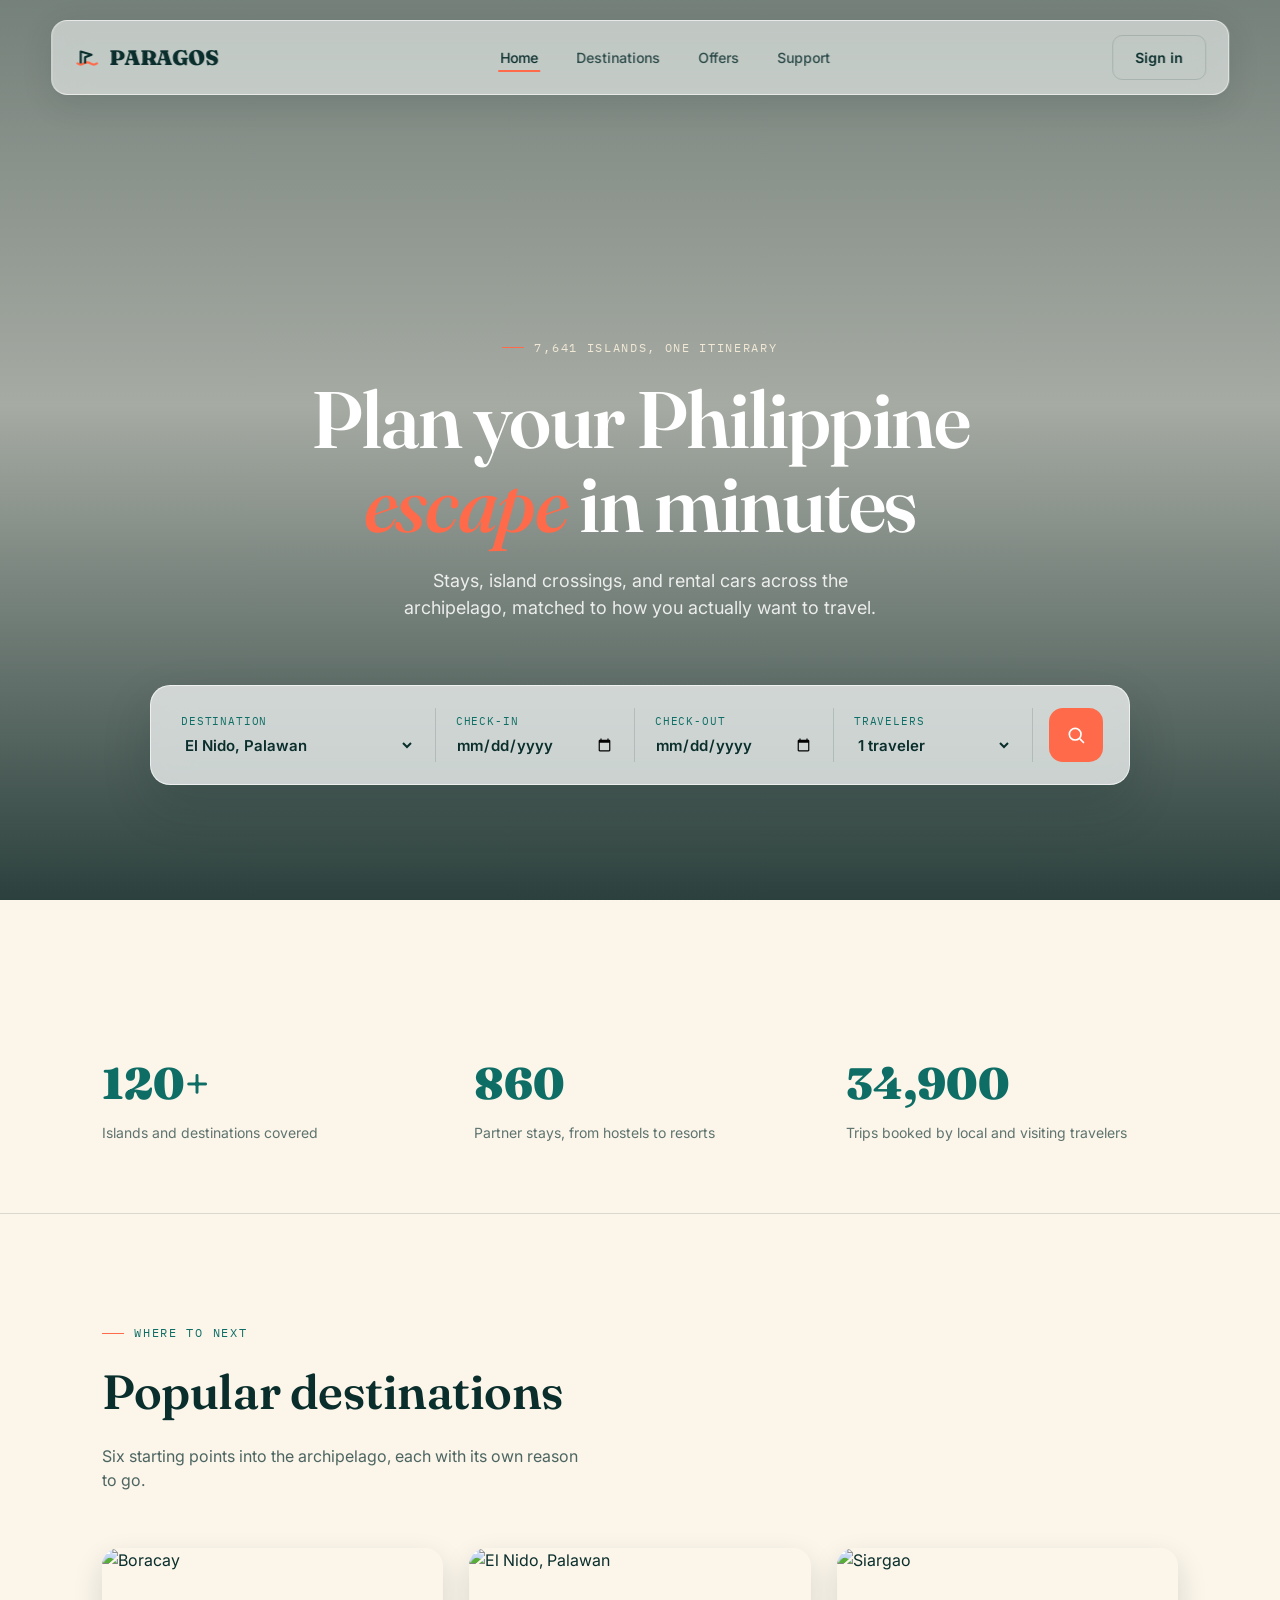
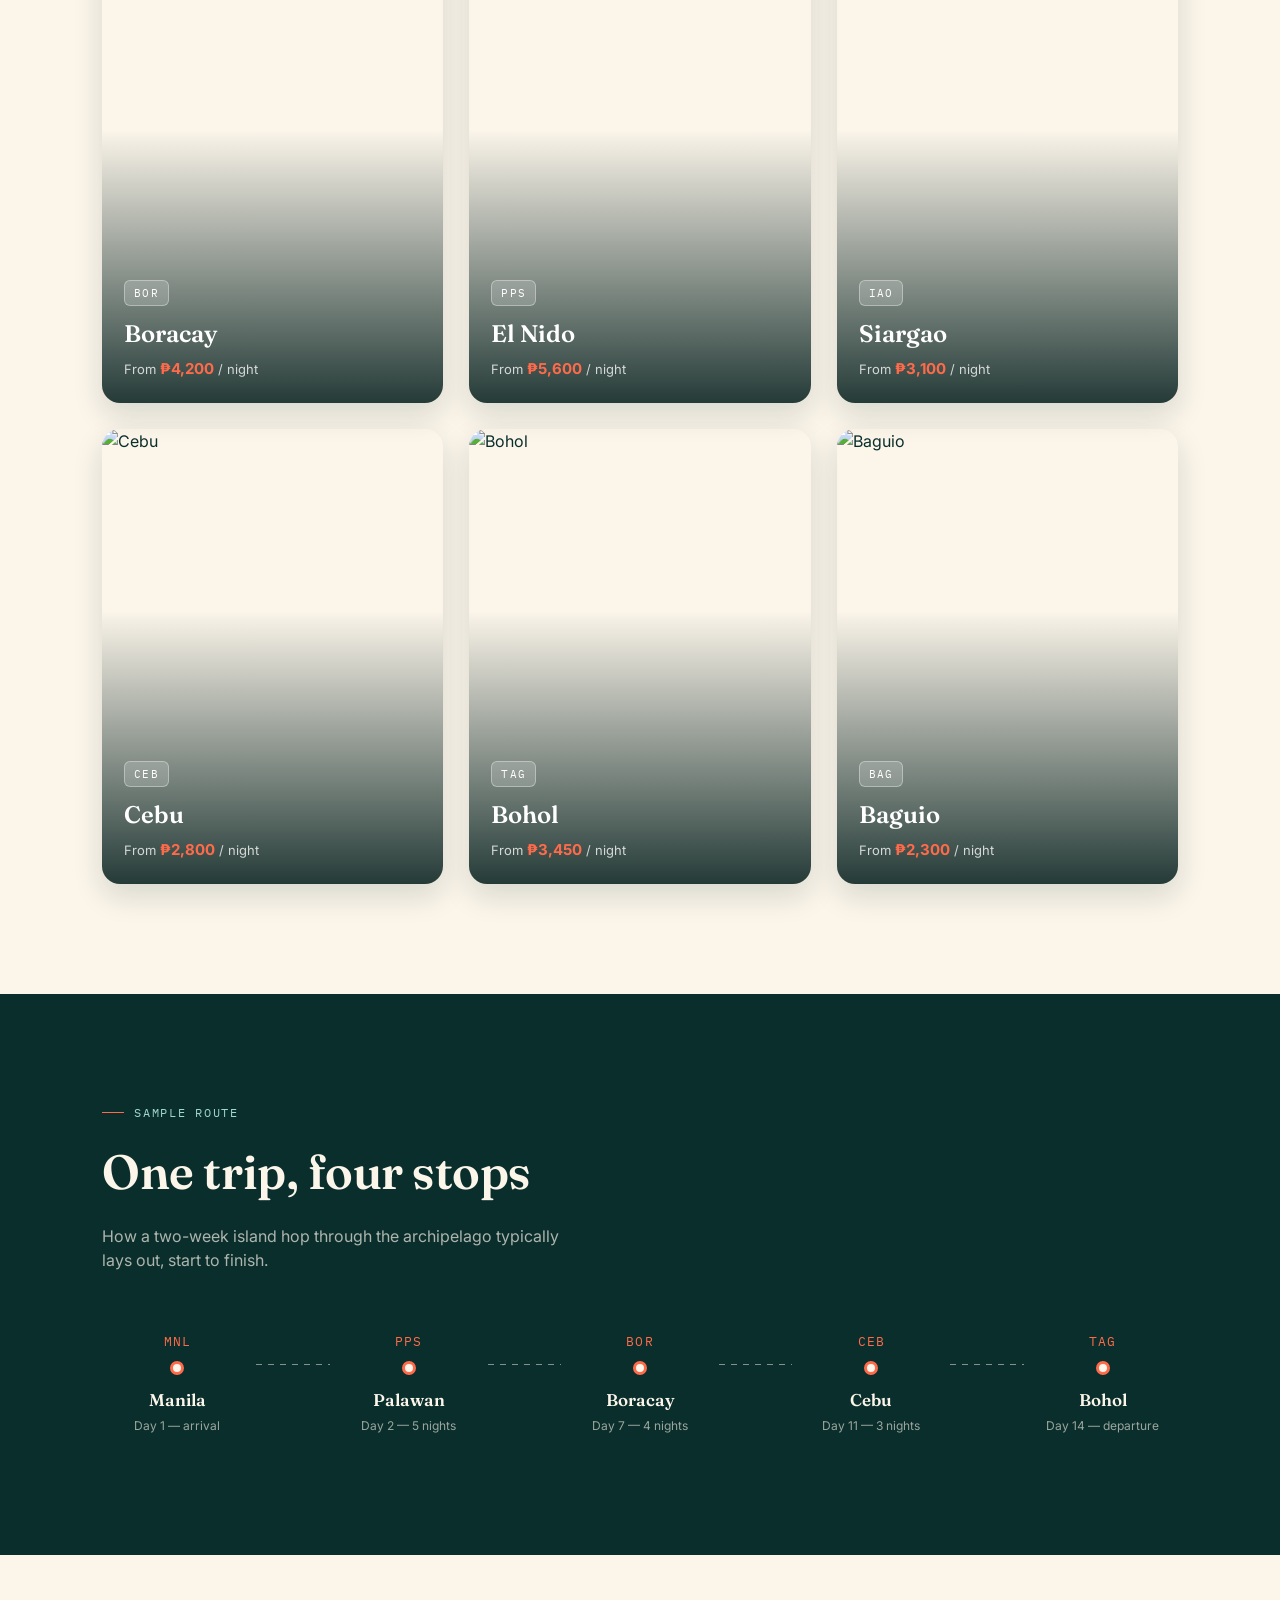
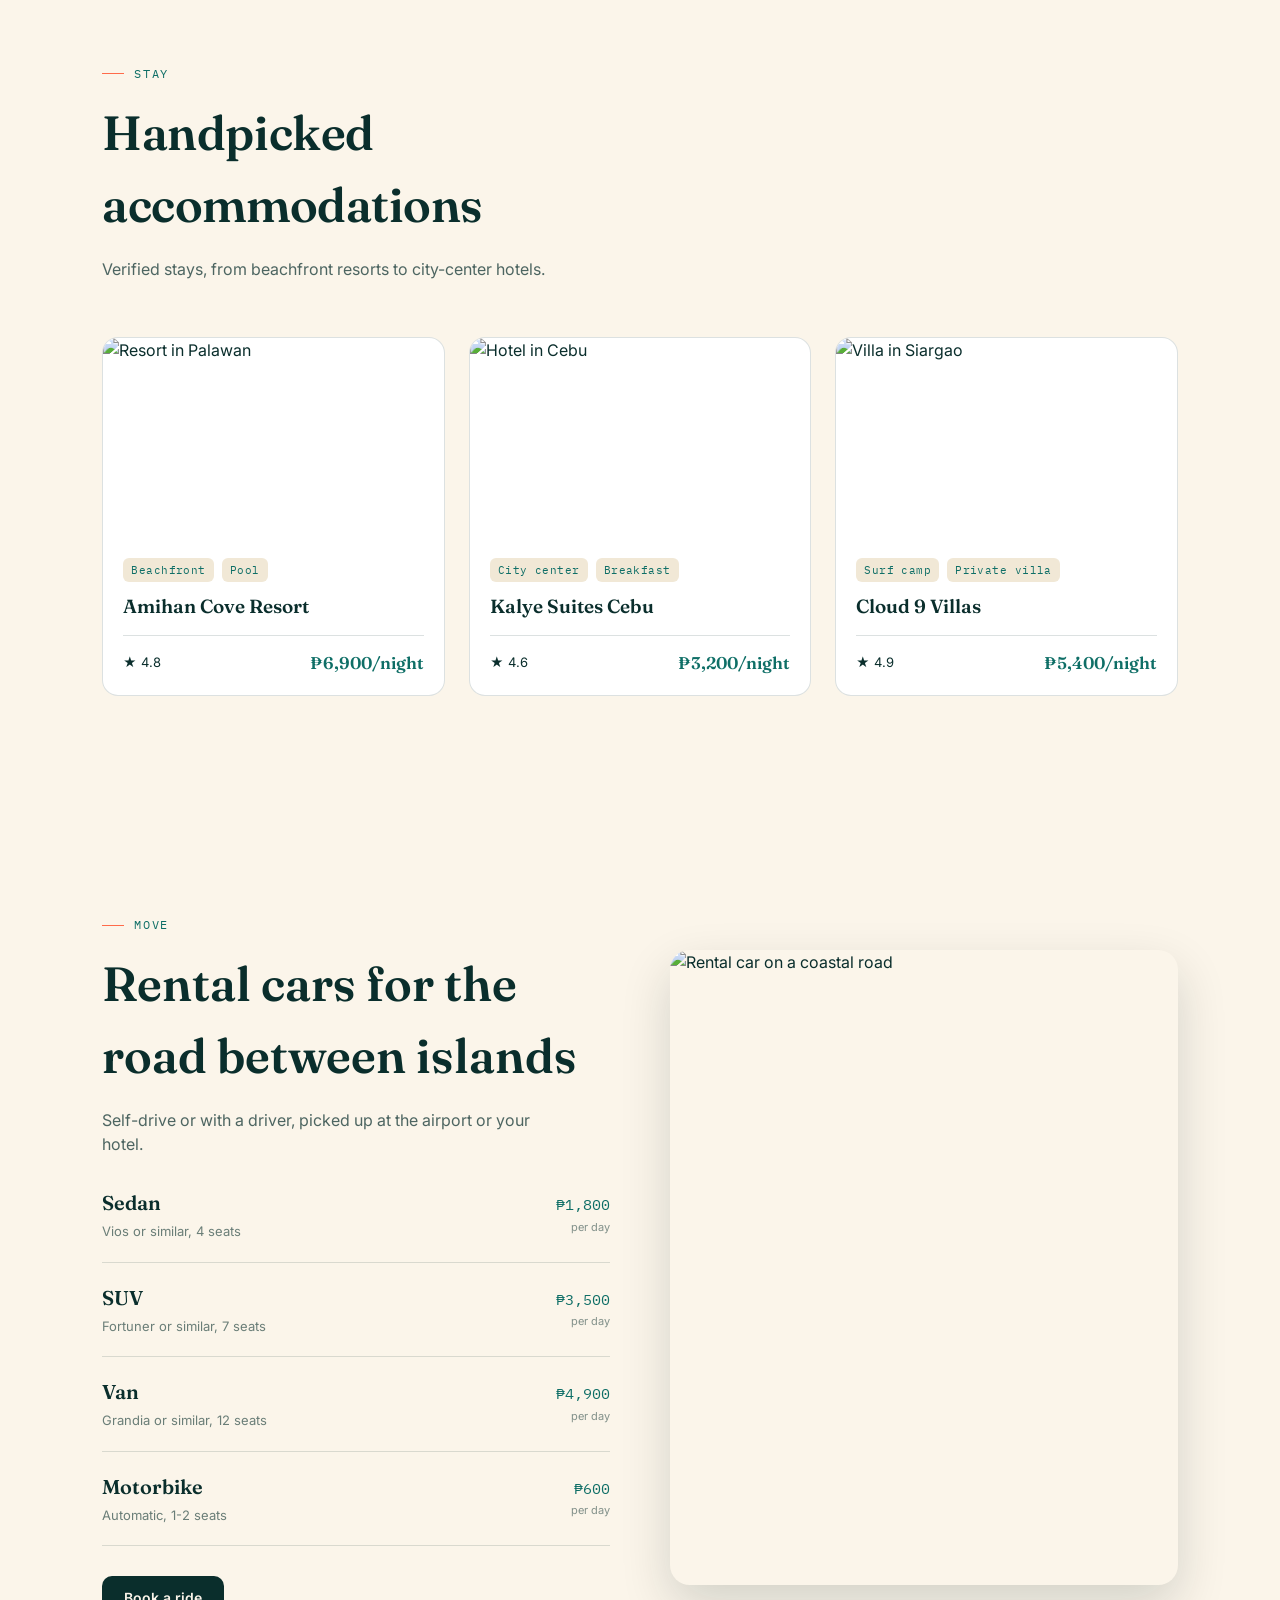
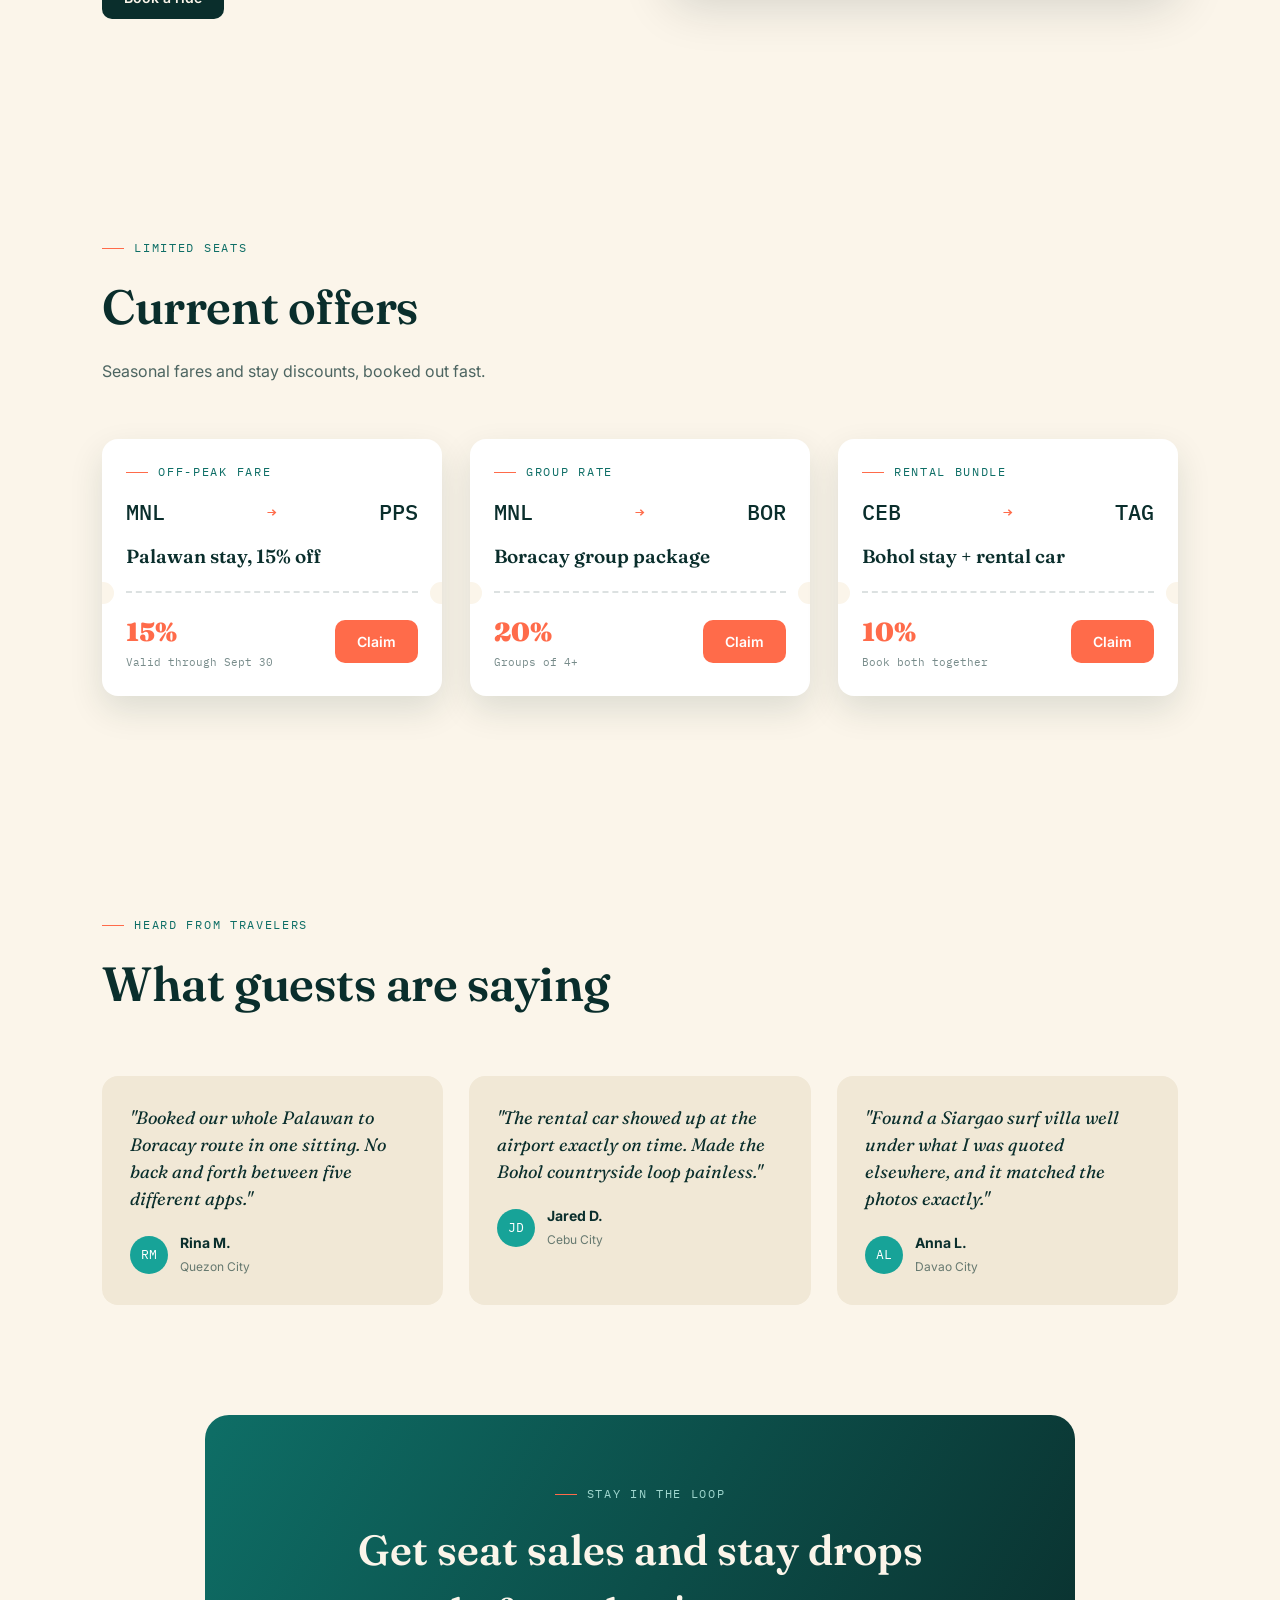
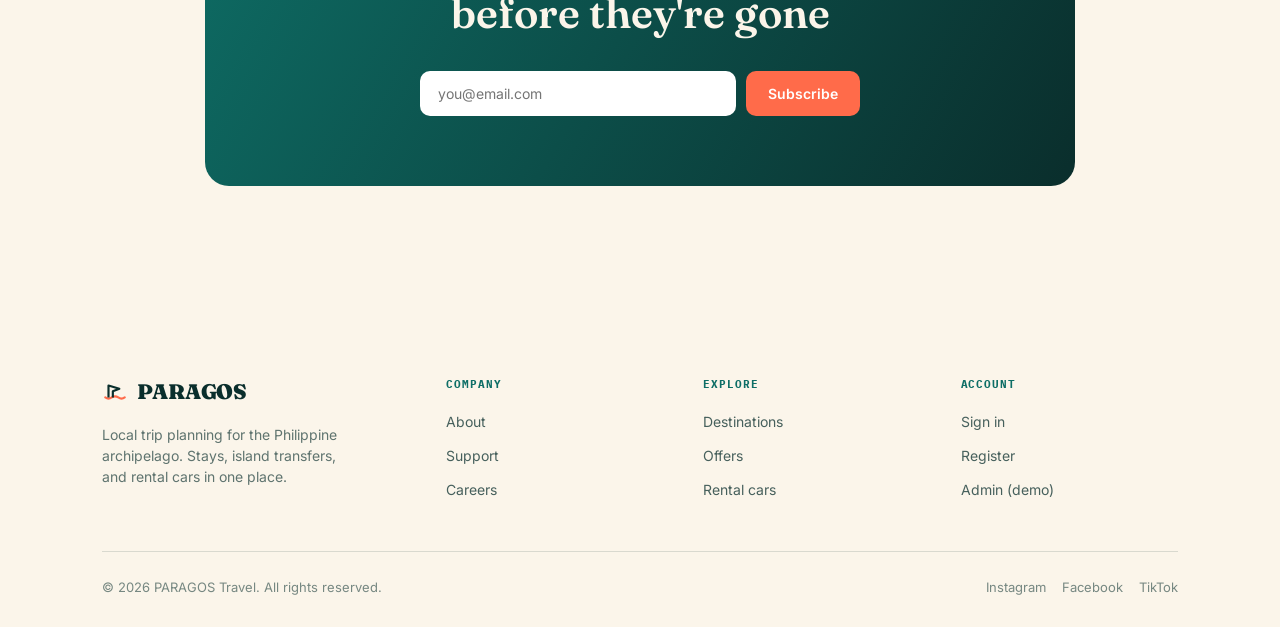
==== commit 1ec73a4e: "change name" ====
--- a/index.html
+++ b/index.html
@@ -3,7 +3,7 @@
 <head>
 <meta charset="UTF-8">
 <meta name="viewport" content="width=device-width, initial-scale=1.0">
-<title>Katig — Island Travel, Philippines</title>
+<title>PARAGOS — Island Travel, Philippines</title>
 <link rel="preconnect" href="https://fonts.googleapis.com">
 <link rel="preconnect" href="https://fonts.gstatic.com" crossorigin>
 <link href="https://fonts.googleapis.com/css2?family=Fraunces:ital,wght@0,400;0,600;0,900;1,500&family=Inter:wght@400;500;600;700&family=IBM+Plex+Mono:wght@400;500&display=swap" rel="stylesheet">
@@ -15,7 +15,7 @@
 <nav class="navbar">
   <a href="index.html" class="logo">
     <svg viewBox="0 0 24 24" fill="none"><path d="M3 17c2 1.4 4 1.4 6 0s4-1.4 6 0 4 1.4 6 0" stroke="#FF6B4A" stroke-width="2" stroke-linecap="round"/><path d="M6 17V6l10 3-6 2.4V17" stroke="#0A2E2C" stroke-width="2" stroke-linejoin="round"/></svg>
-    KATIG
+    PARAGOS
   </a>
   <ul class="nav-links">
     <li><a href="index.html" class="active">Home</a></li>
@@ -346,7 +346,7 @@
     <div class="footer-brand">
       <a href="index.html" class="logo">
         <svg viewBox="0 0 24 24" fill="none"><path d="M3 17c2 1.4 4 1.4 6 0s4-1.4 6 0 4 1.4 6 0" stroke="#FF6B4A" stroke-width="2" stroke-linecap="round"/><path d="M6 17V6l10 3-6 2.4V17" stroke="#0A2E2C" stroke-width="2" stroke-linejoin="round"/></svg>
-        KATIG
+        PARAGOS
       </a>
       <p>Local trip planning for the Philippine archipelago. Stays, island transfers, and rental cars in one place.</p>
     </div>
@@ -376,7 +376,7 @@
     </div>
   </div>
   <div class="footer-bottom">
-    <span>© 2026 Katig Travel. All rights reserved.</span>
+    <span>© 2026 PARAGOS Travel. All rights reserved.</span>
     <div class="socials">
       <a href="#">Instagram</a>
       <a href="#">Facebook</a>
